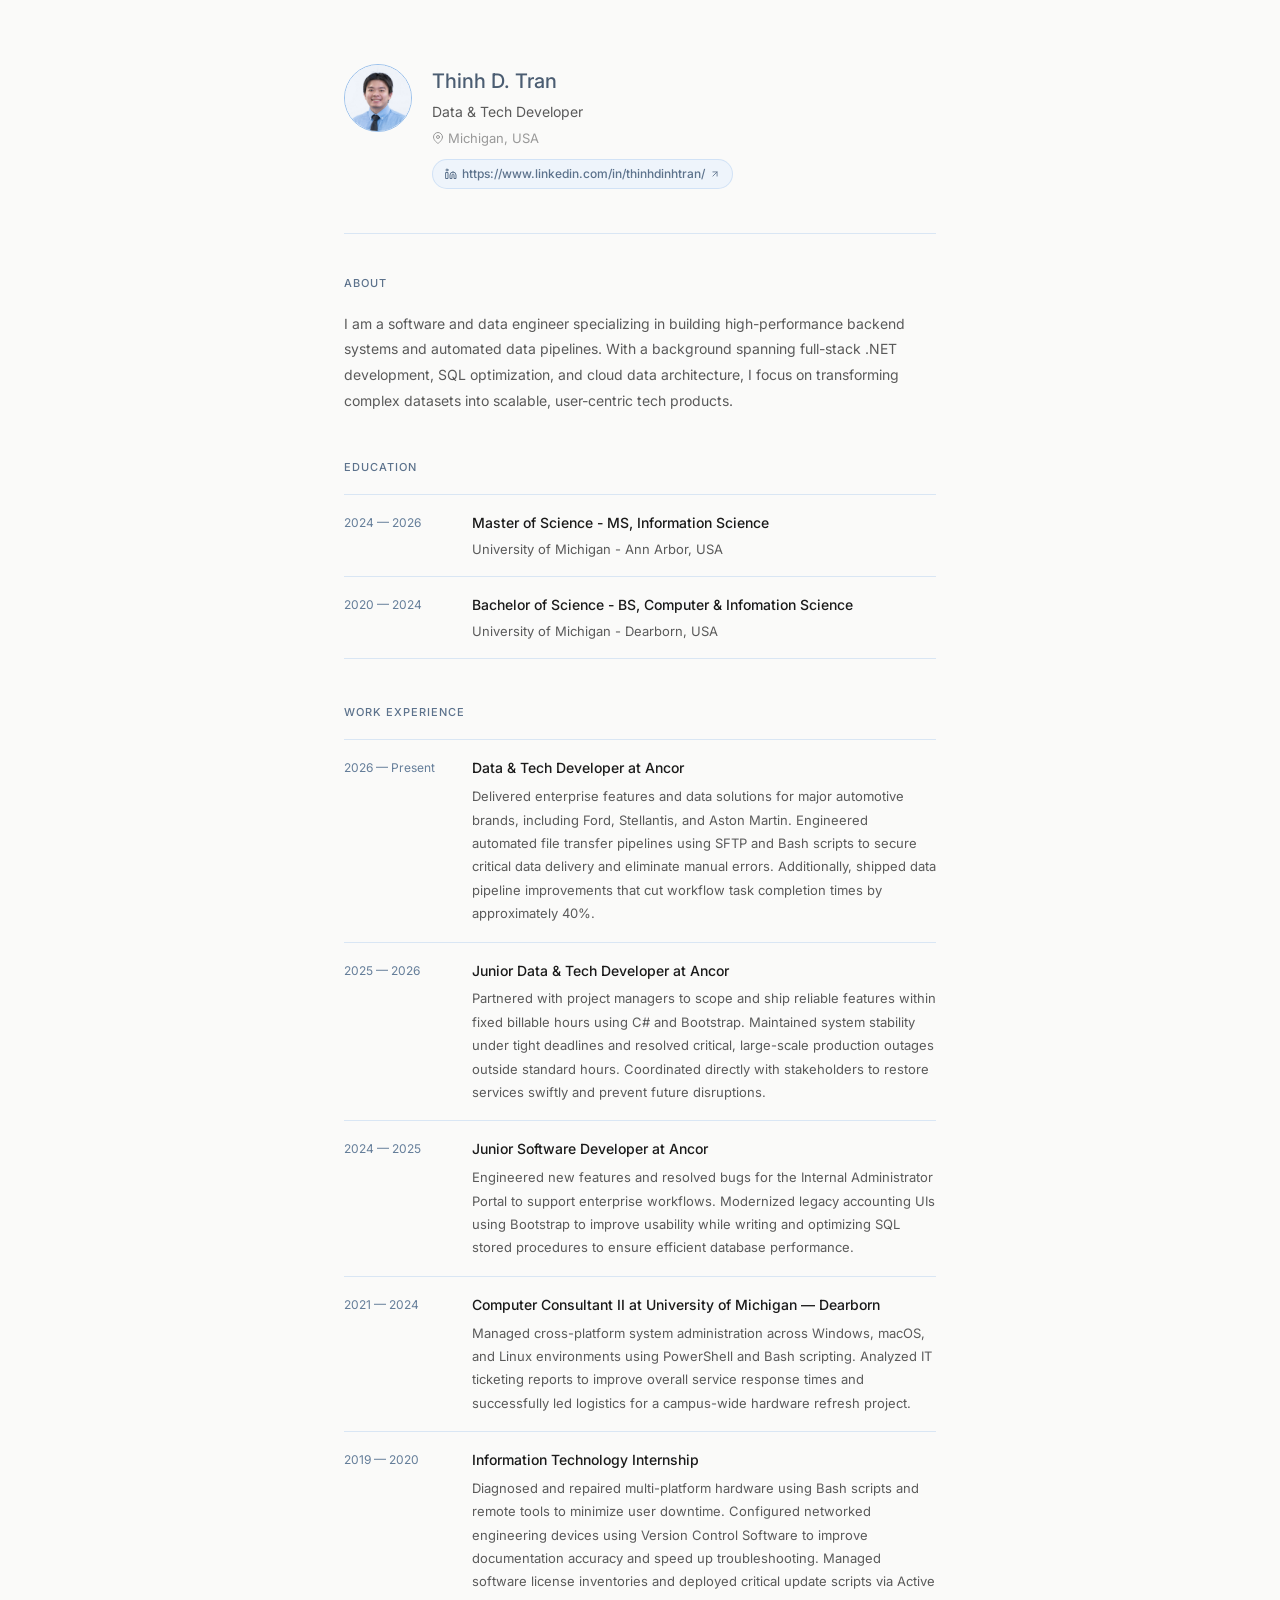
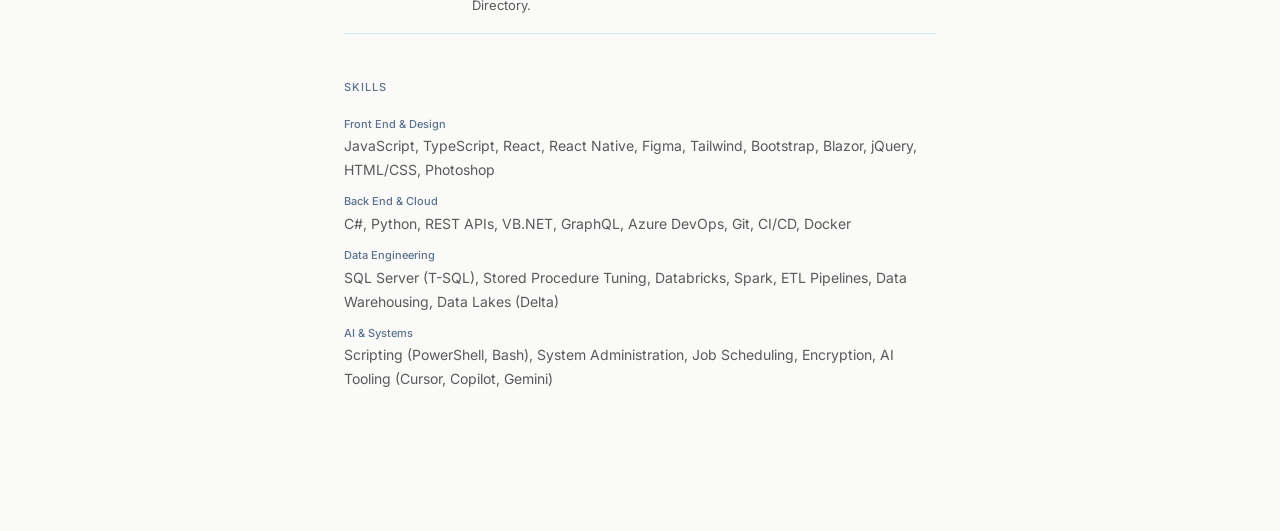
==== index.html @ a2f4b343 "Rename Personal_Website.html to index.html" ====
<!DOCTYPE html>
<html lang="en">
    <head>
        <meta charset="UTF-8"/>
        <meta name="viewport" content="width=device-width, initial-scale=1.0"/>
        <title>Thinh D. Tran</title>
        <link rel="icon" href="images/favicon.png" type="image/png"/>
        <link rel="apple-touch-icon" href="images/favicon.png"/>
        <link rel="preconnect" href="https://fonts.googleapis.com"/>
        <link rel="preconnect" href="https://fonts.gstatic.com" crossorigin/>
        <link href="https://fonts.googleapis.com/css2?family=Inter:wght@300;400;500&display=swap" rel="stylesheet"/>
        <style>
            *,
            *::before,
            *::after {
                box-sizing: border-box;
                margin: 0;
                padding: 0;
            }

            :root {
                --bg: #fafaf9;
                --surface: #f2f1ef;
                --surface-blue: #eef4fb; /* #9BC1EC at ~8% opacity on white — decorative only */
                --accent: #9BC1EC; /* decorative / large non-text elements only */
                --accent-text-strong: #4B5D72; /* 6.47:1 on --bg — passes WCAG AA small text */
                --accent-text-mid: #5C728C; /* 4.74:1 on --bg — passes WCAG AA small text */
                --accent-text-soft: #647D99; /* 4.07:1 on --bg — passes WCAG AA large text */
                --border: rgba(0, 0, 0, 0.08);
                --border-accent: rgba(155, 193, 236, 0.35);
                --border-hover: rgba(0, 0, 0, 0.18);
                --text-primary: #1a1a1a;
                --text-secondary: #5a5a5a;
                --text-tertiary: #999;
                --radius-card: 12px;
                --radius-pill: 99px;
            }

            body {
                font-family: 'Inter', system-ui, -apple-system, sans-serif;
                background: var(--bg);
                color: var(--text-primary);
                line-height: 1.7;
                -webkit-font-smoothing: antialiased;
            }

            .portfolio {
                max-width: 640px;
                margin: 0 auto;
                padding: 4rem 1.5rem 6rem;
            }

            /* ── Header ── */
            .header {
                display: flex;
                align-items: flex-start;
                gap: 1.25rem;
                margin-bottom: 2.75rem;
            }

            .avatar {
                width: 68px;
                height: 68px;
                border-radius: 50%;
                background: var(--surface-blue);
                border: 1.5px solid var(--accent); /* accent color on decorative border — no contrast req */
                flex-shrink: 0;
                display: flex;
                align-items: center;
                justify-content: center;
                overflow: hidden;
            }

            .avatar img {
                width: 100%;
                height: 100%;
                object-fit: cover;
                object-position: center;
                display: block;
            }

            .avatar svg {
                opacity: 0.45;
            }

            .header-text {
                display: flex;
                flex-direction: column;
                justify-content: center;
            }

            /* Header name: large text — using accent-text-strong #4B5D72 (6.47:1) */
            .header-name {
                font-size: 20px;
                font-weight: 500;
                color: var(--accent-text-strong);
            }

            .header-title {
                font-size: 14px;
                color: var(--text-secondary);
                margin-top: 2px;
            }

            .header-location {
                font-size: 13px;
                color: var(--text-tertiary);
                margin-top: 3px;
                display: flex;
                align-items: center;
                gap: 4px;
            }

            /* Link badge: uses accent-text-soft — treated as large text (badge context, short label) */
            .link-badge {
                display: inline-flex;
                align-items: center;
                gap: 5px;
                margin-top: 10px;
                font-size: 12px;
                font-weight: 500;
                color: var(--accent-text-mid);
                background: var(--surface-blue);
                border: 1px solid var(--border-accent);
                border-radius: var(--radius-pill);
                padding: 4px 12px;
                text-decoration: none;
                transition: border-color 0.15s ease, color 0.15s ease, background 0.15s ease;
            }
            .link-badge:hover {
                border-color: var(--accent);
                color: var(--accent-text-strong);
                background: #e4eef8;
            }
            .link-badge:focus-visible {
                outline: 2px solid var(--accent-text-strong);
                outline-offset: 2px;
            }
            .link-badge svg {
                flex-shrink: 0;
            }

            /* ── Divider — accent tinted ── */
            .divider {
                border: none;
                border-top: 1px solid var(--border-accent);
                margin: 2.5rem 0;
            }

            /* ── Section ── */
            .section {
                margin-bottom: 2.75rem;
            }

            /* Section headings: accent-text-mid #5C728C (4.74:1) */
            .section-heading {
                font-size: 11px;
                font-weight: 500;
                letter-spacing: 0.09em;
                text-transform: uppercase;
                color: var(--accent-text-mid);
                margin-bottom: 1.1rem;
            }

            /* ── About ── */
            .about-text {
                font-size: 14px;
                color: var(--text-secondary);
                line-height: 1.85;
            }

            /* ── Skills ── */
            .skills-group {
                margin-bottom: 0.65rem;
            }
            .skills-group:last-child {
                margin-bottom: 0;
            }

            /* Skills labels: accent-text-mid (4.74:1) */
            .skills-label {
                font-size: 11px;
                font-weight: 500;
                color: var(--accent-text-mid);
                margin-bottom: 1px;
            }
            .skills-list {
                font-size: 14px;
                color: var(--text-secondary);
            }

            /* ── Timeline ── */
            .timeline-entry {
                display: grid;
                grid-template-columns: 108px 1fr;
                gap: 1.25rem;
                padding: 1rem 0;
                border-top: 0.5px solid var(--border-accent);
            }
            .timeline-entry:last-child {
                border-bottom: 0.5px solid var(--border-accent);
            }

            /* Timeline years: accent-text-soft treated as non-text UI label */
            .timeline-year {
                font-size: 12px;
                color: var(--accent-text-soft);
                padding-top: 2px;
                line-height: 1.6;
            }

            .timeline-role {
                font-size: 14px;
                font-weight: 500;
                color: var(--text-primary);
            }

            .timeline-detail {
                font-size: 13px;
                color: var(--text-secondary);
                margin-top: 5px;
                line-height: 1.8;
            }

            .edu-degree {
                font-size: 14px;
                font-weight: 500;
                color: var(--text-primary);
            }
            .edu-sub {
                font-size: 13px;
                color: var(--text-secondary);
                margin-top: 3px;
            }

            /* ── Projects ── */
            .projects-grid {
                display: grid;
                grid-template-columns: repeat(3, 1fr);
                gap: 0.875rem;
            }

            .project-card {
                background: #fff;
                border: 0.5px solid var(--border-accent);
                border-radius: var(--radius-card);
                overflow: hidden;
                cursor: pointer;
                transition: transform 0.2s ease, border-color 0.2s ease, box-shadow 0.2s ease;
                text-decoration: none;
                display: block;
            }
            .project-card:hover {
                transform: translateY(-4px);
                border-color: var(--accent);
                box-shadow: 0 8px 24px rgba(155, 193, 236, 0.18);
            }
            .project-card:focus-visible {
                outline: 2px solid var(--accent-text-strong);
                outline-offset: 2px;
            }

            /* Project image placeholder tinted with accent */
            .project-img {
                aspect-ratio: 4 / 3;
                background: var(--surface-blue);
                display: flex;
                align-items: center;
                justify-content: center;
            }
            .project-img svg {
                opacity: 0.35;
            }

            .project-body {
                padding: 11px 14px 14px;
            }
            .project-title {
                font-size: 13px;
                font-weight: 500;
                color: var(--text-primary);
            }
            .project-desc {
                font-size: 12px;
                color: var(--text-secondary);
                margin-top: 4px;
                line-height: 1.65;
            }

            /* ── Responsive ── */
            @media(max-width: 520px) {
                .portfolio {
                    padding: 2rem 1.25rem 4rem;
                }
                .projects-grid {
                    grid-template-columns: 1fr 1fr;
                }
                .timeline-entry {
                    grid-template-columns: 80px 1fr;
                    gap: 1rem;
                }
                .header {
                    gap: 1rem;
                }
                .avatar {
                    width: 58px;
                    height: 58px;
                }
            }
        </style>
    </head>
    <body>
        <main
            class="portfolio">

            <!-- Header -->
            <header class="header">
                <div class="avatar">
                    <img src="images/IMG_0884.PNG" alt="Profile photo of Thinh D. Tran"/>
                </div>
                <div class="header-text">
                    <div class="header-name">Thinh D. Tran</div>
                    <div class="header-title">Data & Tech Developer</div>
                    <div class="header-location" aria-label="Location">
                        <svg width="12" height="12" viewbox="0 0 24 24" fill="none" stroke="currentColor" stroke-width="2" stroke-linecap="round" stroke-linejoin="round" aria-hidden="true" focusable="false">
                            <path d="M21 10c0 7-9 13-9 13s-9-6-9-13a9 9 0 0 1 18 0z"/>
                            <circle cx="12" cy="10" r="3"/>
                        </svg>
                        Michigan, USA
                    </div>
                    <a class="link-badge" href="https://www.linkedin.com/in/thinhdinhtran/" target="_blank" rel="noopener noreferrer" aria-label="LinkedIn profile (opens in new tab)">
                        <svg width="12" height="12" viewbox="0 0 24 24" fill="none" stroke="currentColor" stroke-width="2" stroke-linecap="round" stroke-linejoin="round" aria-hidden="true" focusable="false">
                            <path d="M16 8a6 6 0 0 1 6 6v7h-4v-7a2 2 0 0 0-2-2 2 2 0 0 0-2 2v7h-4v-7a6 6 0 0 1 6-6z"/>
                            <rect x="2" y="9" width="4" height="12"/>
                            <circle cx="4" cy="4" r="2"/>
                        </svg>
                        https://www.linkedin.com/in/thinhdinhtran/
                        <svg width="10" height="10" viewbox="0 0 24 24" fill="none" stroke="currentColor" stroke-width="2" stroke-linecap="round" stroke-linejoin="round" aria-hidden="true" focusable="false">
                            <line x1="7" y1="17" x2="17" y2="7"/><polyline points="7 7 17 7 17 17"/>
                        </svg>
                    </a>
                </div>
            </header>

            <hr
            class="divider"/>

            <!-- About -->
            <section class="section" aria-labelledby="about-heading">
                <p class="section-heading" id="about-heading">About</p>
                <p class="about-text">I am a software and data engineer specializing in building high-performance backend systems and automated data pipelines. With a background spanning full-stack .NET development, SQL optimization, and cloud data architecture, I focus on transforming complex datasets into scalable, user-centric tech products.</p>
            </section>

            <!-- Education -->
            <section class="section" aria-labelledby="education-heading">
                <p class="section-heading" id="education-heading">Education</p>
                <div class="timeline-entry">
                    <div class="timeline-year">2024 — 2026</div>
                    <div>
                        <div class="edu-degree">Master of Science - MS, Information Science</div>
                        <div class="edu-sub">University of Michigan - Ann Arbor, USA</div>
                    </div>
                </div>
                <div class="timeline-entry">
                    <div class="timeline-year">2020 — 2024</div>
                    <div>
                        <div class="edu-degree">Bachelor of Science - BS, Computer & Infomation Science</div>
                        <div class="edu-sub">University of Michigan - Dearborn, USA</div>
                    </div>
                </div>
            </section>

            <!-- Work Experience -->
            <section class="section" aria-labelledby="experience-heading">
                <p class="section-heading" id="experience-heading">Work Experience</p>

                <div class="timeline-entry">
                    <div class="timeline-year" aria-label="2026 to present">2026 — Present</div>
                    <div>
                        <div class="timeline-role">Data & Tech Developer at Ancor</div>
                        <div class="timeline-detail">Delivered enterprise features and data solutions for major automotive brands, including Ford, Stellantis, and Aston Martin. Engineered automated file transfer pipelines using SFTP and Bash scripts to secure critical data delivery and eliminate manual errors. Additionally, shipped data pipeline improvements that cut workflow task completion times by approximately 40%.</div>
                    </div>
                </div>

                <div class="timeline-entry">
                    <div class="timeline-year" aria-label="2025 to 2026">2025 — 2026</div>
                    <div>
                        <div class="timeline-role">Junior Data & Tech Developer at Ancor</div>
                        <div class="timeline-detail">Partnered with project managers to scope and ship reliable features within fixed billable hours using C# and Bootstrap. Maintained system stability under tight deadlines and resolved critical, large-scale production outages outside standard hours. Coordinated directly with stakeholders to restore services swiftly and prevent future disruptions.</div>
                    </div>
                </div>

                <div class="timeline-entry">
                  <div class="timeline-year" aria-label="2024 to 2025">2024 — 2025</div>
                  <div>
                      <div class="timeline-role">Junior Software Developer at Ancor</div>
                      <div class="timeline-detail">Engineered new features and resolved bugs for the Internal Administrator Portal to support enterprise workflows. Modernized legacy accounting UIs using Bootstrap to improve usability while writing and optimizing SQL stored procedures to ensure efficient database performance.</div>
                  </div>
              </div>

              <div class="timeline-entry">
                <div class="timeline-year" aria-label="2021 to 2024">2021 — 2024</div>
                <div>
                    <div class="timeline-role">Computer Consultant II at University of Michigan — Dearborn</div>
                    <div class="timeline-detail">Managed cross-platform system administration across Windows, macOS, and Linux environments using PowerShell and Bash scripting. Analyzed IT ticketing reports to improve overall service response times and successfully led logistics for a campus-wide hardware refresh project.</div>
                </div>
            </div>

            <div class="timeline-entry">
              <div class="timeline-year" aria-label="2019 to 2020">2019 — 2020</div>
              <div>
                  <div class="timeline-role">Information Technology Internship</div>
                  <div class="timeline-detail">Diagnosed and repaired multi-platform hardware using Bash scripts and remote tools to minimize user downtime. Configured networked engineering devices using Version Control Software to improve documentation accuracy and speed up troubleshooting. Managed software license inventories and deployed critical update scripts via Active Directory.</div>
              </div>
          </div>
            </section>


            <!-- Skills -->
            <section class="section" aria-labelledby="skills-heading">
                <p class="section-heading" id="skills-heading">Skills</p>
                <div class="skills-group">
                    <div class="skills-label" id="skills-frontend">Front End & Design</div>
                    <div class="skills-list" aria-labelledby="skills-frontend">JavaScript, TypeScript, React, React Native, Figma, Tailwind, Bootstrap, Blazor, jQuery, HTML/CSS, Photoshop</div>
                </div>
                <div class="skills-group">
                    <div class="skills-label" id="skills-backend">Back End & Cloud</div>
                    <div class="skills-list" aria-labelledby="skills-backend">C#, Python, REST APIs, VB.NET, GraphQL, Azure DevOps, Git, CI/CD, Docker</div>
                </div>
                <div class="skills-group">
                    <div class="skills-label" id="skills-tools">Data Engineering</div>
                    <div class="skills-list" aria-labelledby="skills-tools">SQL Server (T-SQL), Stored Procedure Tuning, Databricks, Spark, ETL Pipelines, Data Warehousing, Data Lakes (Delta)</div>
                </div>
                <div class="skills-group">
                  <div class="skills-label" id="skills-tools">AI & Systems</div>
                  <div class="skills-list" aria-labelledby="skills-tools">Scripting (PowerShell, Bash), System Administration, Job Scheduling, Encryption, AI Tooling (Cursor, Copilot, Gemini)</div>
              </div>
            </section>

            <!-- Projects -->
             <!-- WIP -->
            <!-- <section class="section" aria-labelledby="projects-heading">
                <p class="section-heading" id="projects-heading">Projects</p>
                <div class="projects-grid" role="list">

                    <a class="project-card" href="#" role="listitem" aria-label="Project Title One — A web app for managing distributed team workflows">
                        <div class="project-img" aria-hidden="true">
                            <svg width="28" height="28" viewbox="0 0 24 24" fill="none" stroke="#4B5D72" stroke-width="1.5" stroke-linecap="round" stroke-linejoin="round" aria-hidden="true" focusable="false">
                                <rect x="3" y="3" width="7" height="7"/><rect x="14" y="3" width="7" height="7"/>
                                <rect x="3" y="14" width="7" height="7"/><rect x="14" y="14" width="7" height="7"/>
                            </svg>
                        </div>
                        <div class="project-body">
                            <div class="project-title">Project Title One</div>
                            <div class="project-desc">A web app for managing distributed team workflows with real-time collaboration.</div>
                        </div>
                    </a>

                    <a class="project-card" href="#" role="listitem" aria-label="Project Title Two — An analytics dashboard visualizing user behavior">
                        <div class="project-img" aria-hidden="true">
                            <svg width="28" height="28" viewbox="0 0 24 24" fill="none" stroke="#4B5D72" stroke-width="1.5" stroke-linecap="round" stroke-linejoin="round" aria-hidden="true" focusable="false">
                                <polyline points="22 12 18 12 15 21 9 3 6 12 2 12"/>
                            </svg>
                        </div>
                        <div class="project-body">
                            <div class="project-title">Project Title Two</div>
                            <div class="project-desc">An analytics dashboard visualizing user behavior across multi-channel funnels.</div>
                        </div>
                    </a>

                    <a class="project-card" href="#" role="listitem" aria-label="Project Title Three — A cross-platform mobile app for finance tracking">
                        <div class="project-img" aria-hidden="true">
                            <svg width="28" height="28" viewbox="0 0 24 24" fill="none" stroke="#4B5D72" stroke-width="1.5" stroke-linecap="round" stroke-linejoin="round" aria-hidden="true" focusable="false">
                                <rect x="5" y="2" width="14" height="20" rx="2" ry="2"/>
                                <line x1="12" y1="18" x2="12.01" y2="18"/>
                            </svg>
                        </div>
                        <div class="project-body">
                            <div class="project-title">Project Title Three</div>
                            <div class="project-desc">A cross-platform mobile app for tracking personal finance goals and savings milestones.</div>
                        </div>
                    </a>

                </div>
            </section> -->

        </main>
    </body>
</html>
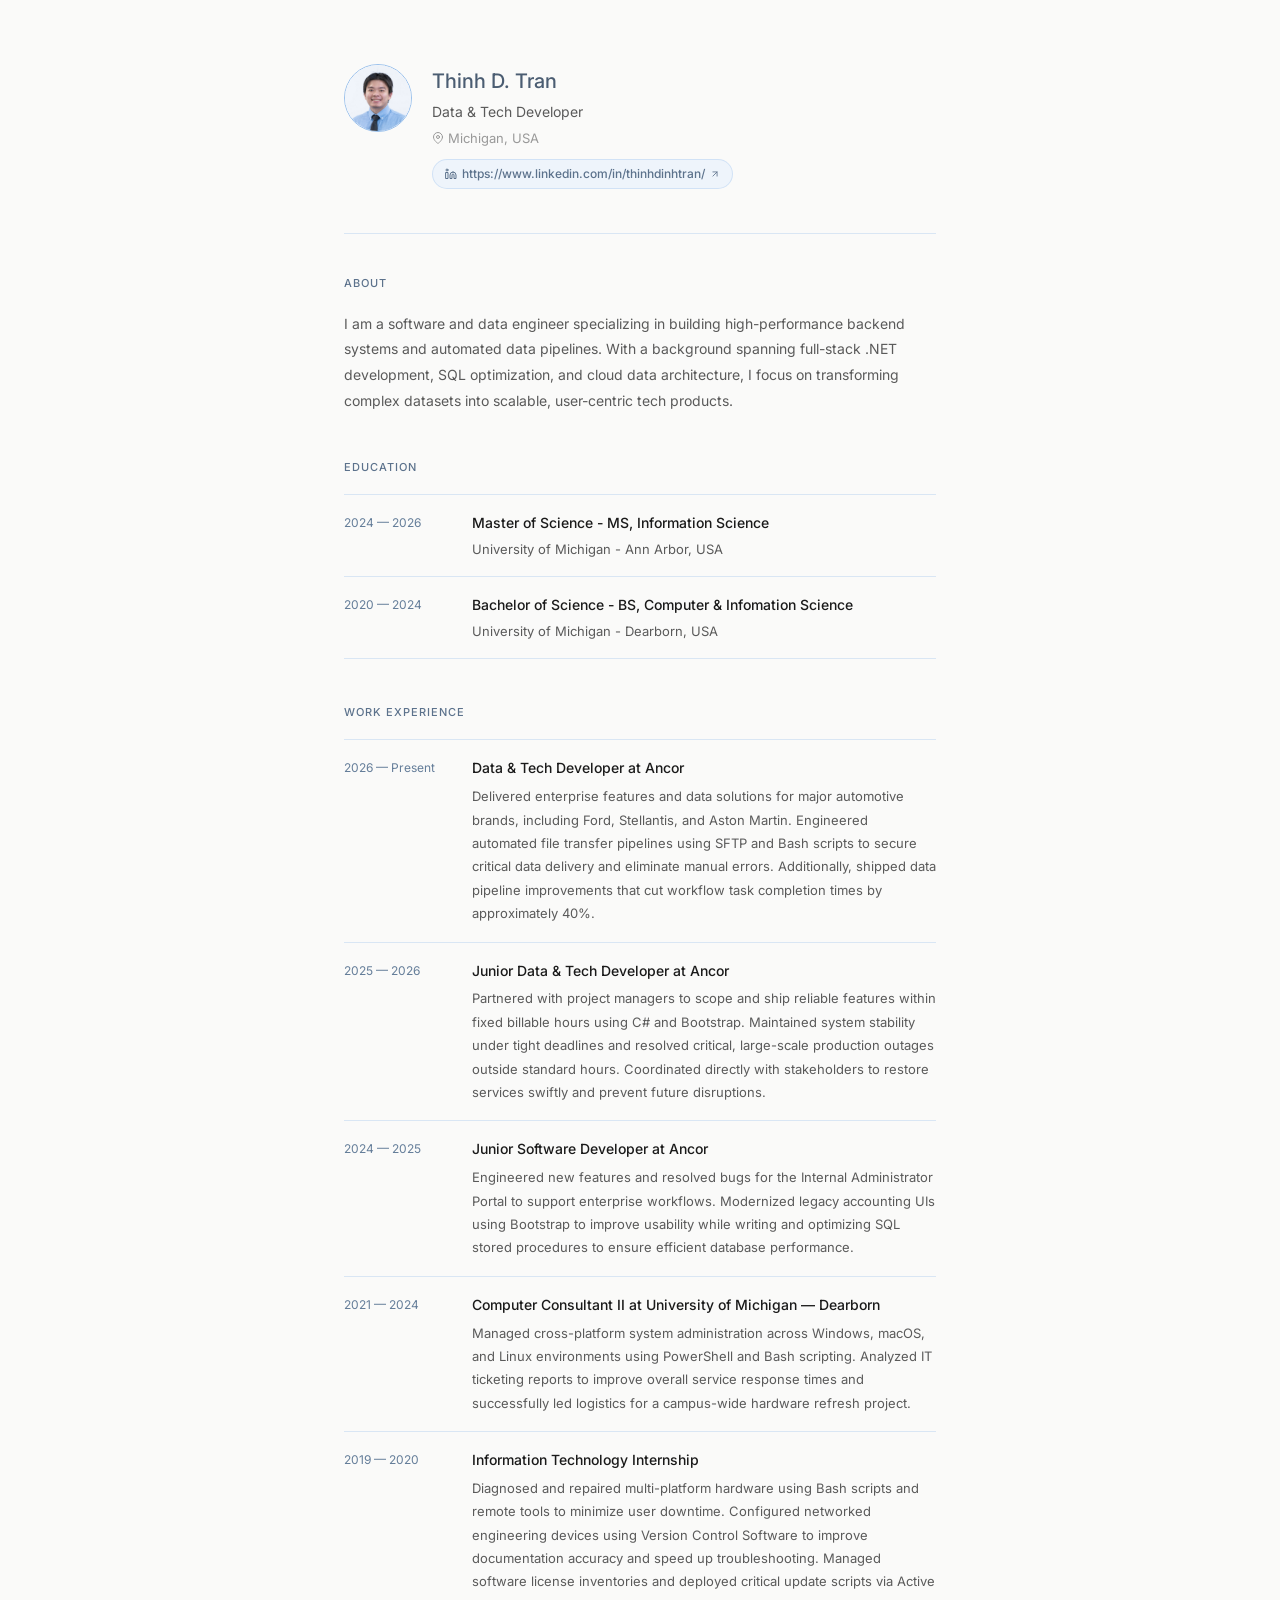
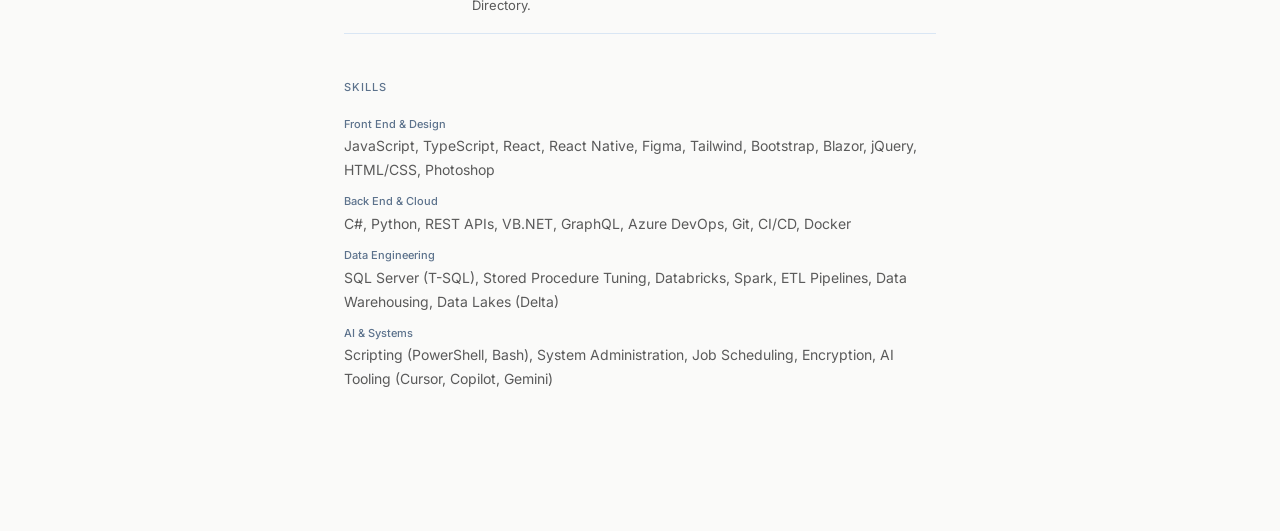
==== commit 0b37cdcc: "Add files via upload" ====
--- a/index.html
+++ b/index.html
@@ -42,9 +42,35 @@
                 color: var(--text-primary);
                 line-height: 1.7;
                 -webkit-font-smoothing: antialiased;
+                min-height: 100vh;
+            }
+
+            .bg-video {
+                position: fixed;
+                inset: 0;
+                z-index: -2;
+                overflow: hidden;
+                pointer-events: none;
+            }
+
+            .bg-video video {
+                width: 100%;
+                height: 100%;
+                object-fit: cover;
+            }
+
+            .bg-video-overlay {
+                position: fixed;
+                inset: 0;
+                z-index: -1;
+                background: var(--bg);
+                opacity: 0.88;
+                pointer-events: none;
             }
 
             .portfolio {
+                position: relative;
+                z-index: 1;
                 max-width: 640px;
                 margin: 0 auto;
                 padding: 4rem 1.5rem 6rem;
@@ -288,6 +314,12 @@
             }
 
             /* ── Responsive ── */
+            @media (prefers-reduced-motion: reduce) {
+                .bg-video {
+                    display: none;
+                }
+            }
+
             @media(max-width: 520px) {
                 .portfolio {
                     padding: 2rem 1.25rem 4rem;
@@ -310,13 +342,20 @@
         </style>
     </head>
     <body>
+        <div class="bg-video" aria-hidden="true">
+            <video id="bg-video" autoplay muted loop playsinline preload="auto">
+                <source src="videos/background.mp4" type="video/mp4"/>
+            </video>
+        </div>
+        <div class="bg-video-overlay" aria-hidden="true"></div>
+
         <main
             class="portfolio">
 
             <!-- Header -->
             <header class="header">
                 <div class="avatar">
-                    <img src="images/IMG_0884.PNG" alt="Profile photo of Thinh D. Tran"/>
+                    <img src="images/Profile.PNG" alt="Profile photo of Thinh D. Tran"/>
                 </div>
                 <div class="header-text">
                     <div class="header-name">Thinh D. Tran</div>
@@ -485,5 +524,18 @@
             </section> -->
 
         </main>
+        <script>
+            (function () {
+                var video = document.getElementById('bg-video');
+                if (!video) return;
+                var rate = 0.75;
+                function setRate() {
+                    video.playbackRate = rate;
+                }
+                setRate();
+                video.addEventListener('loadedmetadata', setRate);
+                video.addEventListener('play', setRate);
+            })();
+        </script>
     </body>
 </html>
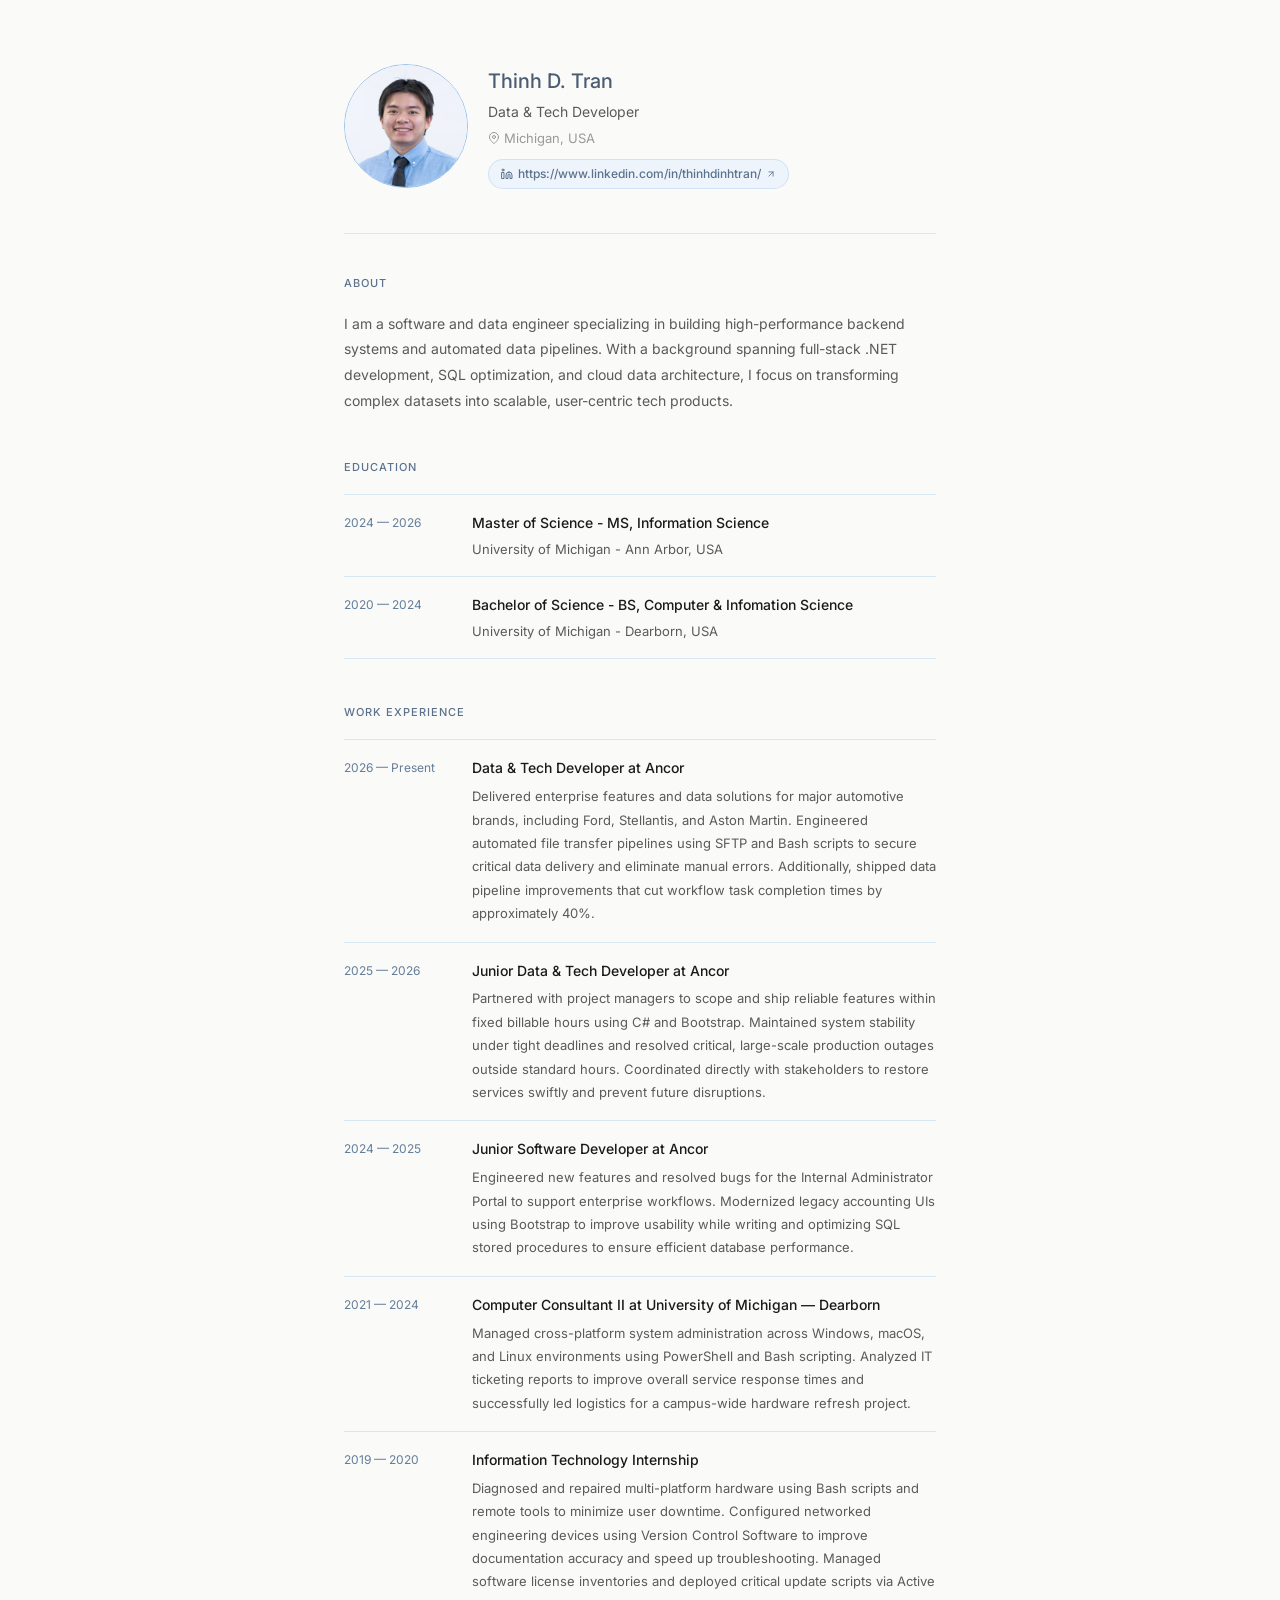
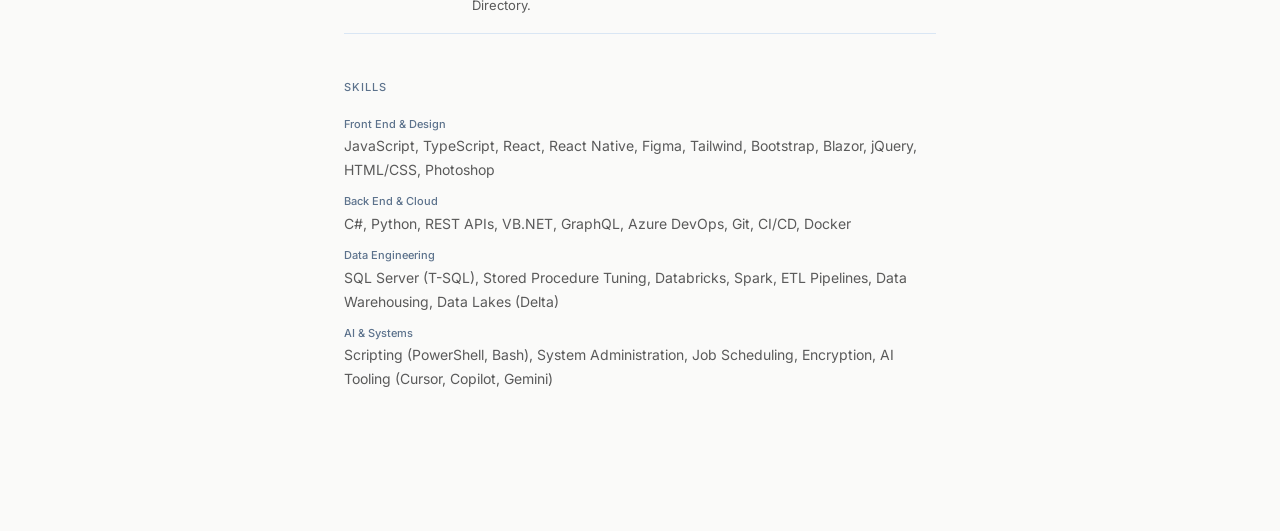
==== commit b823afb5: "Add files via upload" ====
--- a/index.html
+++ b/index.html
@@ -85,8 +85,8 @@
             }
 
             .avatar {
-                width: 68px;
-                height: 68px;
+                width: 124px;
+                height: 124px;
                 border-radius: 50%;
                 background: var(--surface-blue);
                 border: 1.5px solid var(--accent); /* accent color on decorative border — no contrast req */
@@ -335,8 +335,8 @@
                     gap: 1rem;
                 }
                 .avatar {
-                    width: 58px;
-                    height: 58px;
+                    width: 102px;
+                    height: 102px;
                 }
             }
         </style>
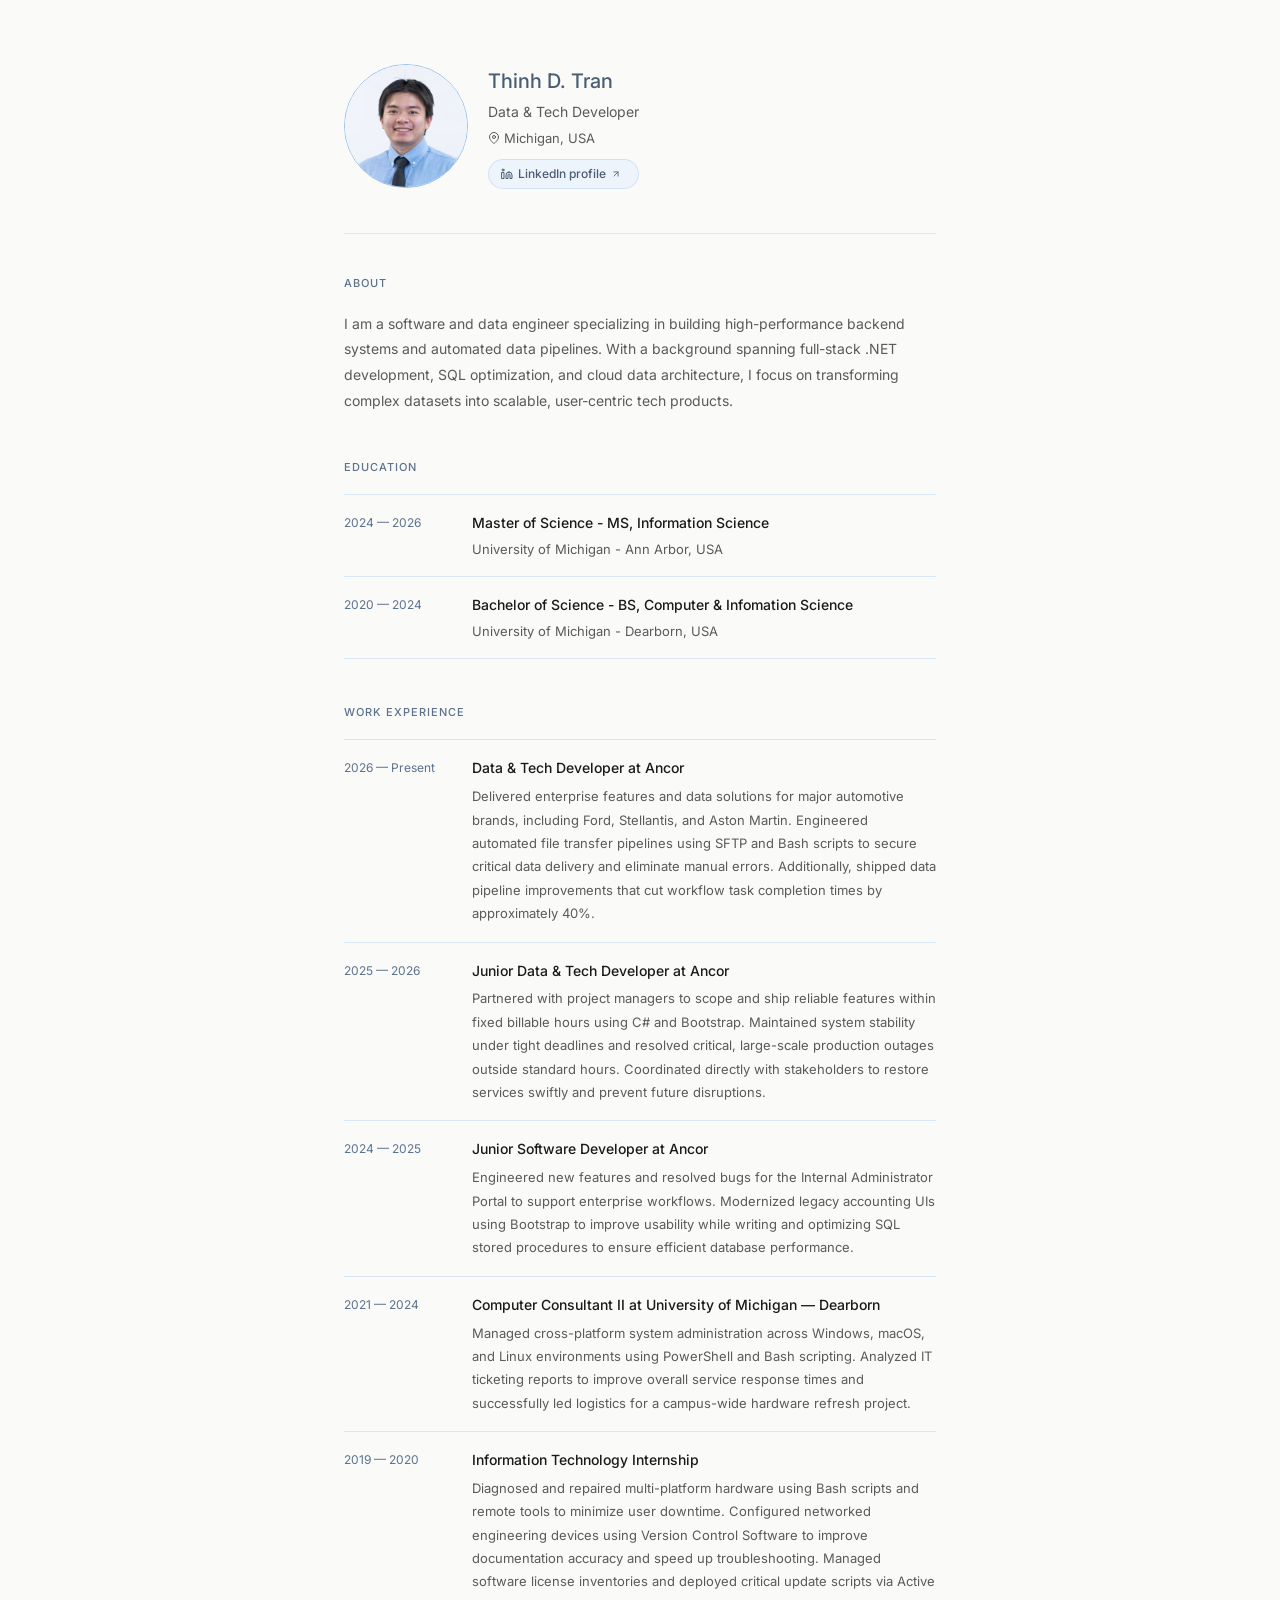
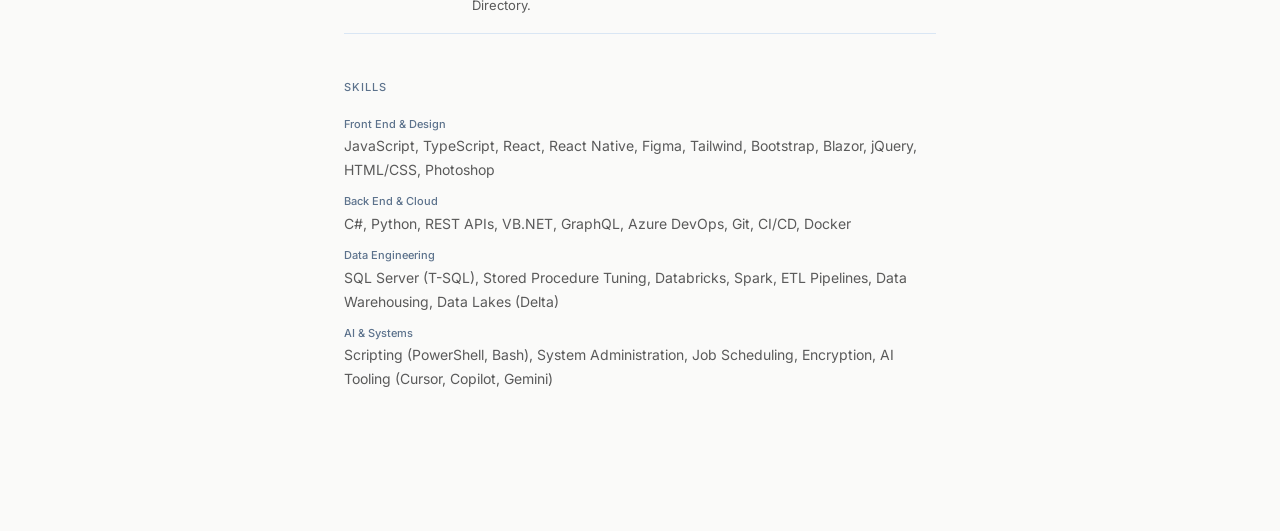
==== commit a0d09eed: "Add files via upload" ====
--- a/index.html
+++ b/index.html
@@ -31,7 +31,7 @@
                 --border-hover: rgba(0, 0, 0, 0.18);
                 --text-primary: #1a1a1a;
                 --text-secondary: #5a5a5a;
-                --text-tertiary: #999;
+                --text-tertiary: #767676;
                 --radius-card: 12px;
                 --radius-pill: 99px;
             }
@@ -66,6 +66,35 @@
                 background: var(--bg);
                 opacity: 0.88;
                 pointer-events: none;
+            }
+
+            .skip-link {
+                position: absolute;
+                top: -100%;
+                left: 1.5rem;
+                z-index: 100;
+                padding: 0.5rem 1rem;
+                background: var(--text-primary);
+                color: var(--bg);
+                font-size: 14px;
+                font-weight: 500;
+                text-decoration: none;
+                border-radius: 4px;
+            }
+            .skip-link:focus {
+                top: 1rem;
+            }
+
+            .visually-hidden {
+                position: absolute;
+                width: 1px;
+                height: 1px;
+                padding: 0;
+                margin: -1px;
+                overflow: hidden;
+                clip: rect(0, 0, 0, 0);
+                white-space: nowrap;
+                border: 0;
             }
 
             .portfolio {
@@ -130,7 +159,7 @@
 
             .header-location {
                 font-size: 13px;
-                color: var(--text-tertiary);
+                color: var(--text-secondary);
                 margin-top: 3px;
                 display: flex;
                 align-items: center;
@@ -145,7 +174,7 @@
                 margin-top: 10px;
                 font-size: 12px;
                 font-weight: 500;
-                color: var(--accent-text-mid);
+                color: var(--accent-text-strong);
                 background: var(--surface-blue);
                 border: 1px solid var(--border-accent);
                 border-radius: var(--radius-pill);
@@ -227,10 +256,9 @@
                 border-bottom: 0.5px solid var(--border-accent);
             }
 
-            /* Timeline years: accent-text-soft treated as non-text UI label */
             .timeline-year {
                 font-size: 12px;
-                color: var(--accent-text-soft);
+                color: var(--accent-text-mid);
                 padding-top: 2px;
                 line-height: 1.6;
             }
@@ -342,6 +370,8 @@
         </style>
     </head>
     <body>
+        <a class="skip-link" href="#main-content">Skip to main content</a>
+
         <div class="bg-video" aria-hidden="true">
             <video id="bg-video" autoplay muted loop playsinline preload="auto">
                 <source src="videos/background.mp4" type="video/mp4"/>
@@ -350,6 +380,7 @@
         <div class="bg-video-overlay" aria-hidden="true"></div>
 
         <main
+            id="main-content"
             class="portfolio">
 
             <!-- Header -->
@@ -358,23 +389,24 @@
                     <img src="images/Profile.PNG" alt="Profile photo of Thinh D. Tran"/>
                 </div>
                 <div class="header-text">
-                    <div class="header-name">Thinh D. Tran</div>
+                    <h1 class="header-name">Thinh D. Tran</h1>
                     <div class="header-title">Data & Tech Developer</div>
-                    <div class="header-location" aria-label="Location">
-                        <svg width="12" height="12" viewbox="0 0 24 24" fill="none" stroke="currentColor" stroke-width="2" stroke-linecap="round" stroke-linejoin="round" aria-hidden="true" focusable="false">
+                    <div class="header-location">
+                        <svg width="12" height="12" viewBox="0 0 24 24" fill="none" stroke="currentColor" stroke-width="2" stroke-linecap="round" stroke-linejoin="round" aria-hidden="true" focusable="false">
                             <path d="M21 10c0 7-9 13-9 13s-9-6-9-13a9 9 0 0 1 18 0z"/>
                             <circle cx="12" cy="10" r="3"/>
                         </svg>
                         Michigan, USA
                     </div>
-                    <a class="link-badge" href="https://www.linkedin.com/in/thinhdinhtran/" target="_blank" rel="noopener noreferrer" aria-label="LinkedIn profile (opens in new tab)">
-                        <svg width="12" height="12" viewbox="0 0 24 24" fill="none" stroke="currentColor" stroke-width="2" stroke-linecap="round" stroke-linejoin="round" aria-hidden="true" focusable="false">
+                    <a class="link-badge" href="https://www.linkedin.com/in/thinhdinhtran/" target="_blank" rel="noopener noreferrer">
+                        <svg width="12" height="12" viewBox="0 0 24 24" fill="none" stroke="currentColor" stroke-width="2" stroke-linecap="round" stroke-linejoin="round" aria-hidden="true" focusable="false">
                             <path d="M16 8a6 6 0 0 1 6 6v7h-4v-7a2 2 0 0 0-2-2 2 2 0 0 0-2 2v7h-4v-7a6 6 0 0 1 6-6z"/>
                             <rect x="2" y="9" width="4" height="12"/>
                             <circle cx="4" cy="4" r="2"/>
                         </svg>
-                        https://www.linkedin.com/in/thinhdinhtran/
-                        <svg width="10" height="10" viewbox="0 0 24 24" fill="none" stroke="currentColor" stroke-width="2" stroke-linecap="round" stroke-linejoin="round" aria-hidden="true" focusable="false">
+                        LinkedIn profile
+                        <span class="visually-hidden"> (opens in new tab)</span>
+                        <svg width="10" height="10" viewBox="0 0 24 24" fill="none" stroke="currentColor" stroke-width="2" stroke-linecap="round" stroke-linejoin="round" aria-hidden="true" focusable="false">
                             <line x1="7" y1="17" x2="17" y2="7"/><polyline points="7 7 17 7 17 17"/>
                         </svg>
                     </a>
@@ -382,17 +414,17 @@
             </header>
 
             <hr
-            class="divider"/>
+            class="divider" role="presentation"/>
 
             <!-- About -->
             <section class="section" aria-labelledby="about-heading">
-                <p class="section-heading" id="about-heading">About</p>
+                <h2 class="section-heading" id="about-heading">About</h2>
                 <p class="about-text">I am a software and data engineer specializing in building high-performance backend systems and automated data pipelines. With a background spanning full-stack .NET development, SQL optimization, and cloud data architecture, I focus on transforming complex datasets into scalable, user-centric tech products.</p>
             </section>
 
             <!-- Education -->
             <section class="section" aria-labelledby="education-heading">
-                <p class="section-heading" id="education-heading">Education</p>
+                <h2 class="section-heading" id="education-heading">Education</h2>
                 <div class="timeline-entry">
                     <div class="timeline-year">2024 — 2026</div>
                     <div>
@@ -411,7 +443,7 @@
 
             <!-- Work Experience -->
             <section class="section" aria-labelledby="experience-heading">
-                <p class="section-heading" id="experience-heading">Work Experience</p>
+                <h2 class="section-heading" id="experience-heading">Work Experience</h2>
 
                 <div class="timeline-entry">
                     <div class="timeline-year" aria-label="2026 to present">2026 — Present</div>
@@ -457,7 +489,7 @@
 
             <!-- Skills -->
             <section class="section" aria-labelledby="skills-heading">
-                <p class="section-heading" id="skills-heading">Skills</p>
+                <h2 class="section-heading" id="skills-heading">Skills</h2>
                 <div class="skills-group">
                     <div class="skills-label" id="skills-frontend">Front End & Design</div>
                     <div class="skills-list" aria-labelledby="skills-frontend">JavaScript, TypeScript, React, React Native, Figma, Tailwind, Bootstrap, Blazor, jQuery, HTML/CSS, Photoshop</div>
@@ -467,12 +499,12 @@
                     <div class="skills-list" aria-labelledby="skills-backend">C#, Python, REST APIs, VB.NET, GraphQL, Azure DevOps, Git, CI/CD, Docker</div>
                 </div>
                 <div class="skills-group">
-                    <div class="skills-label" id="skills-tools">Data Engineering</div>
-                    <div class="skills-list" aria-labelledby="skills-tools">SQL Server (T-SQL), Stored Procedure Tuning, Databricks, Spark, ETL Pipelines, Data Warehousing, Data Lakes (Delta)</div>
+                    <div class="skills-label" id="skills-data">Data Engineering</div>
+                    <div class="skills-list" aria-labelledby="skills-data">SQL Server (T-SQL), Stored Procedure Tuning, Databricks, Spark, ETL Pipelines, Data Warehousing, Data Lakes (Delta)</div>
                 </div>
                 <div class="skills-group">
-                  <div class="skills-label" id="skills-tools">AI & Systems</div>
-                  <div class="skills-list" aria-labelledby="skills-tools">Scripting (PowerShell, Bash), System Administration, Job Scheduling, Encryption, AI Tooling (Cursor, Copilot, Gemini)</div>
+                  <div class="skills-label" id="skills-ai">AI & Systems</div>
+                  <div class="skills-list" aria-labelledby="skills-ai">Scripting (PowerShell, Bash), System Administration, Job Scheduling, Encryption, AI Tooling (Cursor, Copilot, Gemini)</div>
               </div>
             </section>
 
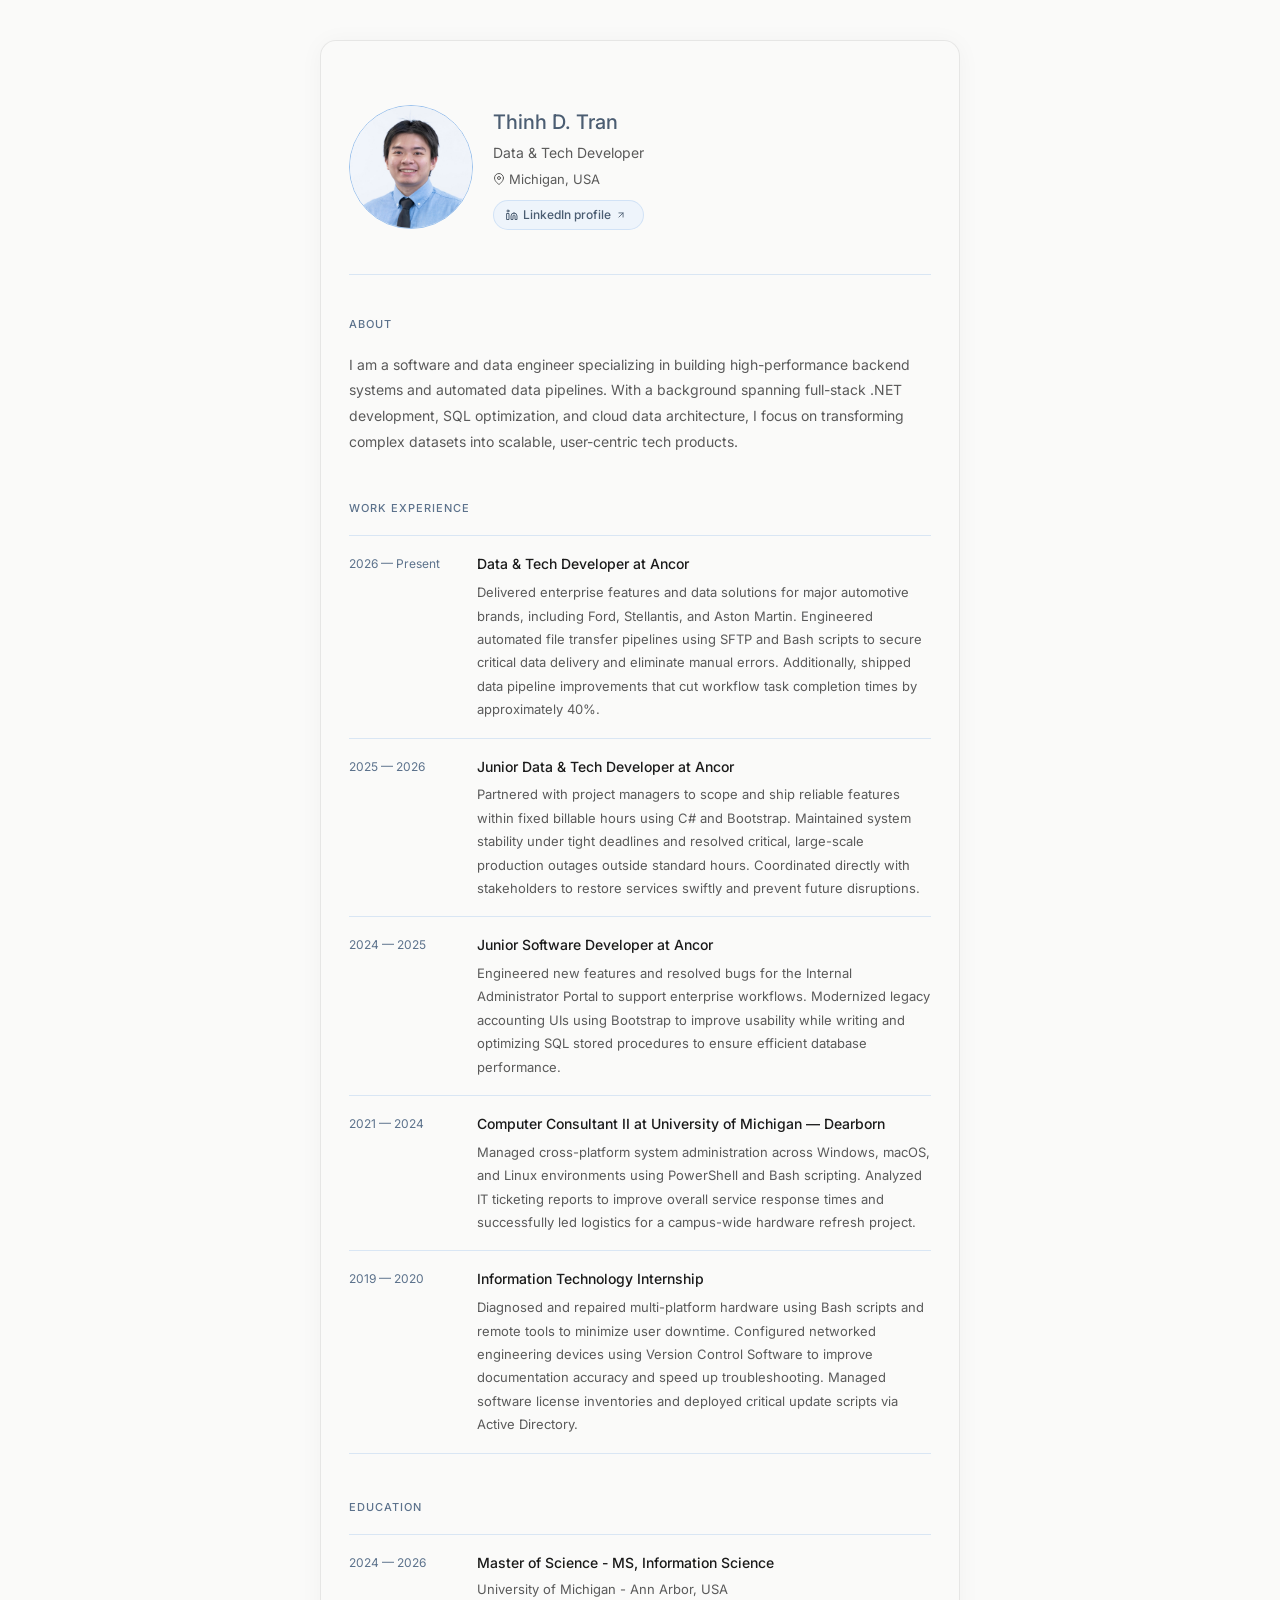
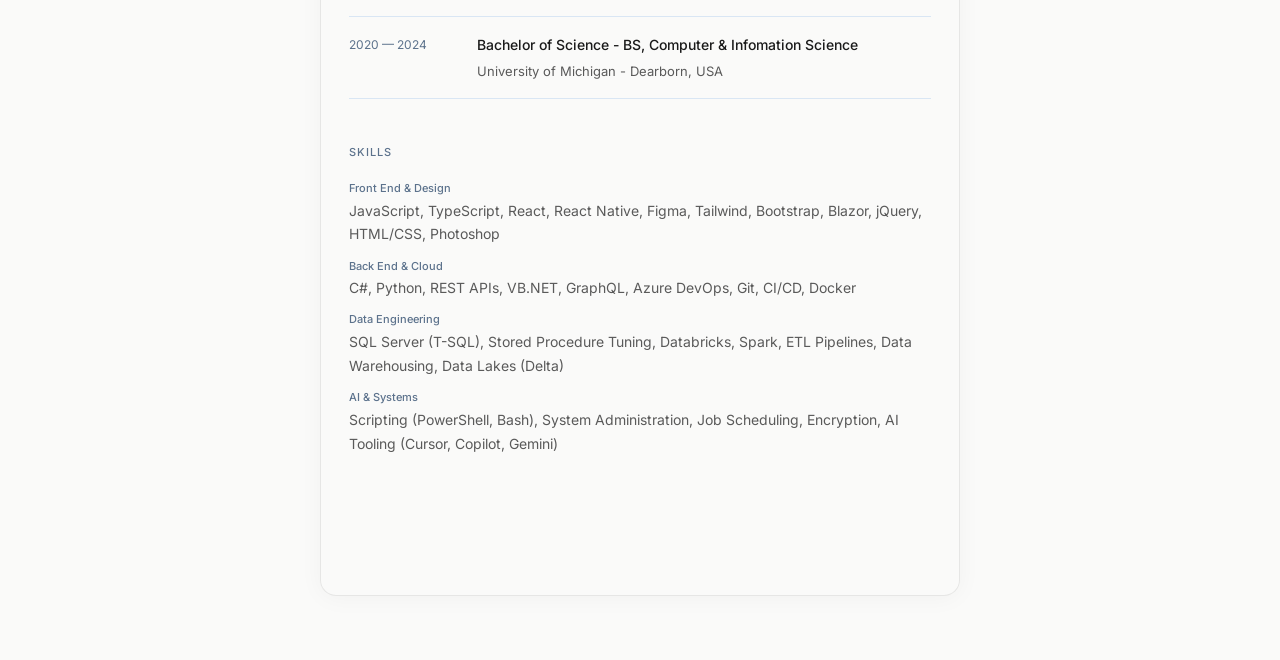
==== commit 3b564c09: "added backdrop" ====
--- a/index.html
+++ b/index.html
@@ -48,12 +48,14 @@
             .bg-video {
                 position: fixed;
                 inset: 0;
-                z-index: -2;
+                z-index: 0;
                 overflow: hidden;
                 pointer-events: none;
             }
 
             .bg-video video {
+                position: absolute;
+                inset: 0;
                 width: 100%;
                 height: 100%;
                 object-fit: cover;
@@ -62,10 +64,11 @@
             .bg-video-overlay {
                 position: fixed;
                 inset: 0;
-                z-index: -1;
+                z-index: 0;
                 background: var(--bg);
-                opacity: 0.88;
+                opacity: 0.92;
                 pointer-events: none;
+                transition: opacity 0.5s ease;
             }
 
             .skip-link {
@@ -101,8 +104,12 @@
                 position: relative;
                 z-index: 1;
                 max-width: 640px;
-                margin: 0 auto;
-                padding: 4rem 1.5rem 6rem;
+                margin: 2.5rem auto 4rem;
+                padding: 4rem 1.75rem 6rem;
+                background: rgba(250, 250, 249, 0.96);
+                border: 0.5px solid var(--border);
+                border-radius: 16px;
+                box-shadow: 0 2px 24px rgba(0, 0, 0, 0.04);
             }
 
             /* ── Header ── */
@@ -350,7 +357,12 @@
 
             @media(max-width: 520px) {
                 .portfolio {
+                    margin: 0;
                     padding: 2rem 1.25rem 4rem;
+                    border-radius: 0;
+                    border-left: none;
+                    border-right: none;
+                    box-shadow: none;
                 }
                 .projects-grid {
                     grid-template-columns: 1fr 1fr;
@@ -377,7 +389,7 @@
                 <source src="videos/background.mp4" type="video/mp4"/>
             </video>
         </div>
-        <div class="bg-video-overlay" aria-hidden="true"></div>
+        <div class="bg-video-overlay" id="bg-video-overlay" aria-hidden="true"></div>
 
         <main
             id="main-content"
@@ -422,6 +434,51 @@
                 <p class="about-text">I am a software and data engineer specializing in building high-performance backend systems and automated data pipelines. With a background spanning full-stack .NET development, SQL optimization, and cloud data architecture, I focus on transforming complex datasets into scalable, user-centric tech products.</p>
             </section>
 
+            <!-- Work Experience -->
+            <section class="section" aria-labelledby="experience-heading">
+                <h2 class="section-heading" id="experience-heading">Work Experience</h2>
+
+                <div class="timeline-entry">
+                    <div class="timeline-year" aria-label="2026 to present">2026 — Present</div>
+                    <div>
+                        <div class="timeline-role">Data & Tech Developer at Ancor</div>
+                        <div class="timeline-detail">Delivered enterprise features and data solutions for major automotive brands, including Ford, Stellantis, and Aston Martin. Engineered automated file transfer pipelines using SFTP and Bash scripts to secure critical data delivery and eliminate manual errors. Additionally, shipped data pipeline improvements that cut workflow task completion times by approximately 40%.</div>
+                    </div>
+                </div>
+
+                <div class="timeline-entry">
+                    <div class="timeline-year" aria-label="2025 to 2026">2025 — 2026</div>
+                    <div>
+                        <div class="timeline-role">Junior Data & Tech Developer at Ancor</div>
+                        <div class="timeline-detail">Partnered with project managers to scope and ship reliable features within fixed billable hours using C# and Bootstrap. Maintained system stability under tight deadlines and resolved critical, large-scale production outages outside standard hours. Coordinated directly with stakeholders to restore services swiftly and prevent future disruptions.</div>
+                    </div>
+                </div>
+
+                <div class="timeline-entry">
+                    <div class="timeline-year" aria-label="2024 to 2025">2024 — 2025</div>
+                    <div>
+                        <div class="timeline-role">Junior Software Developer at Ancor</div>
+                        <div class="timeline-detail">Engineered new features and resolved bugs for the Internal Administrator Portal to support enterprise workflows. Modernized legacy accounting UIs using Bootstrap to improve usability while writing and optimizing SQL stored procedures to ensure efficient database performance.</div>
+                    </div>
+                </div>
+
+                <div class="timeline-entry">
+                    <div class="timeline-year" aria-label="2021 to 2024">2021 — 2024</div>
+                    <div>
+                        <div class="timeline-role">Computer Consultant II at University of Michigan — Dearborn</div>
+                        <div class="timeline-detail">Managed cross-platform system administration across Windows, macOS, and Linux environments using PowerShell and Bash scripting. Analyzed IT ticketing reports to improve overall service response times and successfully led logistics for a campus-wide hardware refresh project.</div>
+                    </div>
+                </div>
+
+                <div class="timeline-entry">
+                    <div class="timeline-year" aria-label="2019 to 2020">2019 — 2020</div>
+                    <div>
+                        <div class="timeline-role">Information Technology Internship</div>
+                        <div class="timeline-detail">Diagnosed and repaired multi-platform hardware using Bash scripts and remote tools to minimize user downtime. Configured networked engineering devices using Version Control Software to improve documentation accuracy and speed up troubleshooting. Managed software license inventories and deployed critical update scripts via Active Directory.</div>
+                    </div>
+                </div>
+            </section>
+
             <!-- Education -->
             <section class="section" aria-labelledby="education-heading">
                 <h2 class="section-heading" id="education-heading">Education</h2>
@@ -439,51 +496,6 @@
                         <div class="edu-sub">University of Michigan - Dearborn, USA</div>
                     </div>
                 </div>
-            </section>
-
-            <!-- Work Experience -->
-            <section class="section" aria-labelledby="experience-heading">
-                <h2 class="section-heading" id="experience-heading">Work Experience</h2>
-
-                <div class="timeline-entry">
-                    <div class="timeline-year" aria-label="2026 to present">2026 — Present</div>
-                    <div>
-                        <div class="timeline-role">Data & Tech Developer at Ancor</div>
-                        <div class="timeline-detail">Delivered enterprise features and data solutions for major automotive brands, including Ford, Stellantis, and Aston Martin. Engineered automated file transfer pipelines using SFTP and Bash scripts to secure critical data delivery and eliminate manual errors. Additionally, shipped data pipeline improvements that cut workflow task completion times by approximately 40%.</div>
-                    </div>
-                </div>
-
-                <div class="timeline-entry">
-                    <div class="timeline-year" aria-label="2025 to 2026">2025 — 2026</div>
-                    <div>
-                        <div class="timeline-role">Junior Data & Tech Developer at Ancor</div>
-                        <div class="timeline-detail">Partnered with project managers to scope and ship reliable features within fixed billable hours using C# and Bootstrap. Maintained system stability under tight deadlines and resolved critical, large-scale production outages outside standard hours. Coordinated directly with stakeholders to restore services swiftly and prevent future disruptions.</div>
-                    </div>
-                </div>
-
-                <div class="timeline-entry">
-                  <div class="timeline-year" aria-label="2024 to 2025">2024 — 2025</div>
-                  <div>
-                      <div class="timeline-role">Junior Software Developer at Ancor</div>
-                      <div class="timeline-detail">Engineered new features and resolved bugs for the Internal Administrator Portal to support enterprise workflows. Modernized legacy accounting UIs using Bootstrap to improve usability while writing and optimizing SQL stored procedures to ensure efficient database performance.</div>
-                  </div>
-              </div>
-
-              <div class="timeline-entry">
-                <div class="timeline-year" aria-label="2021 to 2024">2021 — 2024</div>
-                <div>
-                    <div class="timeline-role">Computer Consultant II at University of Michigan — Dearborn</div>
-                    <div class="timeline-detail">Managed cross-platform system administration across Windows, macOS, and Linux environments using PowerShell and Bash scripting. Analyzed IT ticketing reports to improve overall service response times and successfully led logistics for a campus-wide hardware refresh project.</div>
-                </div>
-            </div>
-
-            <div class="timeline-entry">
-              <div class="timeline-year" aria-label="2019 to 2020">2019 — 2020</div>
-              <div>
-                  <div class="timeline-role">Information Technology Internship</div>
-                  <div class="timeline-detail">Diagnosed and repaired multi-platform hardware using Bash scripts and remote tools to minimize user downtime. Configured networked engineering devices using Version Control Software to improve documentation accuracy and speed up troubleshooting. Managed software license inventories and deployed critical update scripts via Active Directory.</div>
-              </div>
-          </div>
             </section>
 
 
@@ -558,15 +570,38 @@
         </main>
         <script>
             (function () {
+                if (window.matchMedia('(prefers-reduced-motion: reduce)').matches) return;
+
                 var video = document.getElementById('bg-video');
+                var overlay = document.getElementById('bg-video-overlay');
                 if (!video) return;
+
                 var rate = 0.75;
+                var seamWindow = 0.35;
+                var hidingSeam = false;
+
                 function setRate() {
                     video.playbackRate = rate;
                 }
+
                 setRate();
                 video.addEventListener('loadedmetadata', setRate);
                 video.addEventListener('play', setRate);
+                video.play().catch(function () {});
+
+                if (!overlay) return;
+
+                video.addEventListener('timeupdate', function () {
+                    if (!video.duration) return;
+                    var remaining = video.duration - video.currentTime;
+                    if (remaining <= seamWindow && !hidingSeam) {
+                        hidingSeam = true;
+                        overlay.style.opacity = '0.97';
+                    } else if (remaining > seamWindow + 0.15 && hidingSeam) {
+                        hidingSeam = false;
+                        overlay.style.opacity = '';
+                    }
+                });
             })();
         </script>
     </body>
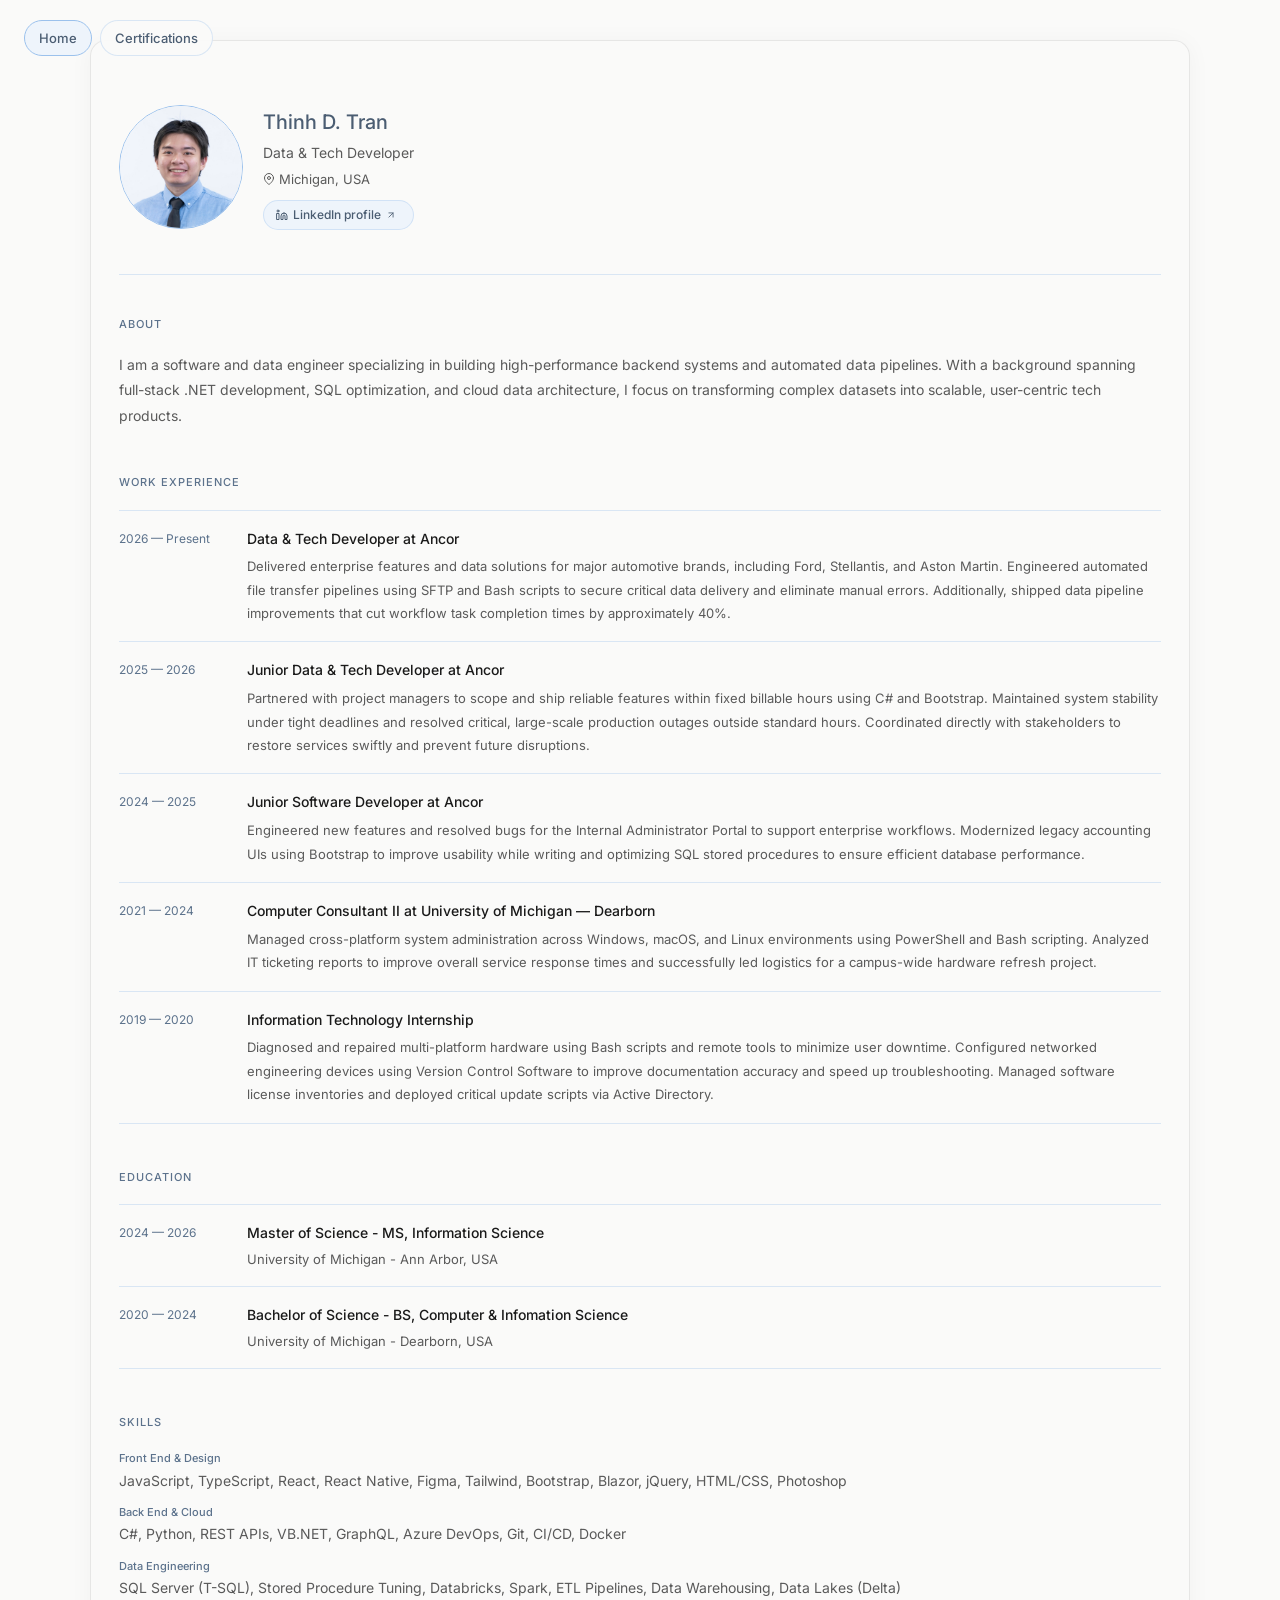
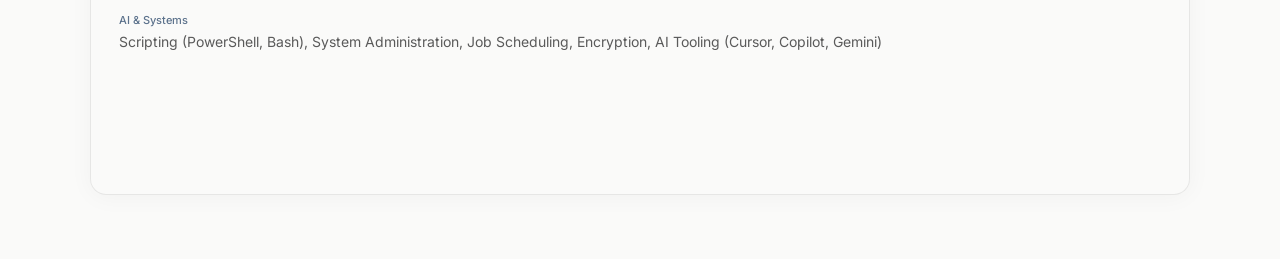
==== commit ef2d8594: "new cert page & main area resize" ====
--- a/index.html
+++ b/index.html
@@ -9,380 +9,15 @@
         <link rel="preconnect" href="https://fonts.googleapis.com"/>
         <link rel="preconnect" href="https://fonts.gstatic.com" crossorigin/>
         <link href="https://fonts.googleapis.com/css2?family=Inter:wght@300;400;500&display=swap" rel="stylesheet"/>
-        <style>
-            *,
-            *::before,
-            *::after {
-                box-sizing: border-box;
-                margin: 0;
-                padding: 0;
-            }
-
-            :root {
-                --bg: #fafaf9;
-                --surface: #f2f1ef;
-                --surface-blue: #eef4fb; /* #9BC1EC at ~8% opacity on white — decorative only */
-                --accent: #9BC1EC; /* decorative / large non-text elements only */
-                --accent-text-strong: #4B5D72; /* 6.47:1 on --bg — passes WCAG AA small text */
-                --accent-text-mid: #5C728C; /* 4.74:1 on --bg — passes WCAG AA small text */
-                --accent-text-soft: #647D99; /* 4.07:1 on --bg — passes WCAG AA large text */
-                --border: rgba(0, 0, 0, 0.08);
-                --border-accent: rgba(155, 193, 236, 0.35);
-                --border-hover: rgba(0, 0, 0, 0.18);
-                --text-primary: #1a1a1a;
-                --text-secondary: #5a5a5a;
-                --text-tertiary: #767676;
-                --radius-card: 12px;
-                --radius-pill: 99px;
-            }
-
-            body {
-                font-family: 'Inter', system-ui, -apple-system, sans-serif;
-                background: var(--bg);
-                color: var(--text-primary);
-                line-height: 1.7;
-                -webkit-font-smoothing: antialiased;
-                min-height: 100vh;
-            }
-
-            .bg-video {
-                position: fixed;
-                inset: 0;
-                z-index: 0;
-                overflow: hidden;
-                pointer-events: none;
-            }
-
-            .bg-video video {
-                position: absolute;
-                inset: 0;
-                width: 100%;
-                height: 100%;
-                object-fit: cover;
-            }
-
-            .bg-video-overlay {
-                position: fixed;
-                inset: 0;
-                z-index: 0;
-                background: var(--bg);
-                opacity: 0.92;
-                pointer-events: none;
-                transition: opacity 0.5s ease;
-            }
-
-            .skip-link {
-                position: absolute;
-                top: -100%;
-                left: 1.5rem;
-                z-index: 100;
-                padding: 0.5rem 1rem;
-                background: var(--text-primary);
-                color: var(--bg);
-                font-size: 14px;
-                font-weight: 500;
-                text-decoration: none;
-                border-radius: 4px;
-            }
-            .skip-link:focus {
-                top: 1rem;
-            }
-
-            .visually-hidden {
-                position: absolute;
-                width: 1px;
-                height: 1px;
-                padding: 0;
-                margin: -1px;
-                overflow: hidden;
-                clip: rect(0, 0, 0, 0);
-                white-space: nowrap;
-                border: 0;
-            }
-
-            .portfolio {
-                position: relative;
-                z-index: 1;
-                max-width: 640px;
-                margin: 2.5rem auto 4rem;
-                padding: 4rem 1.75rem 6rem;
-                background: rgba(250, 250, 249, 0.96);
-                border: 0.5px solid var(--border);
-                border-radius: 16px;
-                box-shadow: 0 2px 24px rgba(0, 0, 0, 0.04);
-            }
-
-            /* ── Header ── */
-            .header {
-                display: flex;
-                align-items: flex-start;
-                gap: 1.25rem;
-                margin-bottom: 2.75rem;
-            }
-
-            .avatar {
-                width: 124px;
-                height: 124px;
-                border-radius: 50%;
-                background: var(--surface-blue);
-                border: 1.5px solid var(--accent); /* accent color on decorative border — no contrast req */
-                flex-shrink: 0;
-                display: flex;
-                align-items: center;
-                justify-content: center;
-                overflow: hidden;
-            }
-
-            .avatar img {
-                width: 100%;
-                height: 100%;
-                object-fit: cover;
-                object-position: center;
-                display: block;
-            }
-
-            .avatar svg {
-                opacity: 0.45;
-            }
-
-            .header-text {
-                display: flex;
-                flex-direction: column;
-                justify-content: center;
-            }
-
-            /* Header name: large text — using accent-text-strong #4B5D72 (6.47:1) */
-            .header-name {
-                font-size: 20px;
-                font-weight: 500;
-                color: var(--accent-text-strong);
-            }
-
-            .header-title {
-                font-size: 14px;
-                color: var(--text-secondary);
-                margin-top: 2px;
-            }
-
-            .header-location {
-                font-size: 13px;
-                color: var(--text-secondary);
-                margin-top: 3px;
-                display: flex;
-                align-items: center;
-                gap: 4px;
-            }
-
-            /* Link badge: uses accent-text-soft — treated as large text (badge context, short label) */
-            .link-badge {
-                display: inline-flex;
-                align-items: center;
-                gap: 5px;
-                margin-top: 10px;
-                font-size: 12px;
-                font-weight: 500;
-                color: var(--accent-text-strong);
-                background: var(--surface-blue);
-                border: 1px solid var(--border-accent);
-                border-radius: var(--radius-pill);
-                padding: 4px 12px;
-                text-decoration: none;
-                transition: border-color 0.15s ease, color 0.15s ease, background 0.15s ease;
-            }
-            .link-badge:hover {
-                border-color: var(--accent);
-                color: var(--accent-text-strong);
-                background: #e4eef8;
-            }
-            .link-badge:focus-visible {
-                outline: 2px solid var(--accent-text-strong);
-                outline-offset: 2px;
-            }
-            .link-badge svg {
-                flex-shrink: 0;
-            }
-
-            /* ── Divider — accent tinted ── */
-            .divider {
-                border: none;
-                border-top: 1px solid var(--border-accent);
-                margin: 2.5rem 0;
-            }
-
-            /* ── Section ── */
-            .section {
-                margin-bottom: 2.75rem;
-            }
-
-            /* Section headings: accent-text-mid #5C728C (4.74:1) */
-            .section-heading {
-                font-size: 11px;
-                font-weight: 500;
-                letter-spacing: 0.09em;
-                text-transform: uppercase;
-                color: var(--accent-text-mid);
-                margin-bottom: 1.1rem;
-            }
-
-            /* ── About ── */
-            .about-text {
-                font-size: 14px;
-                color: var(--text-secondary);
-                line-height: 1.85;
-            }
-
-            /* ── Skills ── */
-            .skills-group {
-                margin-bottom: 0.65rem;
-            }
-            .skills-group:last-child {
-                margin-bottom: 0;
-            }
-
-            /* Skills labels: accent-text-mid (4.74:1) */
-            .skills-label {
-                font-size: 11px;
-                font-weight: 500;
-                color: var(--accent-text-mid);
-                margin-bottom: 1px;
-            }
-            .skills-list {
-                font-size: 14px;
-                color: var(--text-secondary);
-            }
-
-            /* ── Timeline ── */
-            .timeline-entry {
-                display: grid;
-                grid-template-columns: 108px 1fr;
-                gap: 1.25rem;
-                padding: 1rem 0;
-                border-top: 0.5px solid var(--border-accent);
-            }
-            .timeline-entry:last-child {
-                border-bottom: 0.5px solid var(--border-accent);
-            }
-
-            .timeline-year {
-                font-size: 12px;
-                color: var(--accent-text-mid);
-                padding-top: 2px;
-                line-height: 1.6;
-            }
-
-            .timeline-role {
-                font-size: 14px;
-                font-weight: 500;
-                color: var(--text-primary);
-            }
-
-            .timeline-detail {
-                font-size: 13px;
-                color: var(--text-secondary);
-                margin-top: 5px;
-                line-height: 1.8;
-            }
-
-            .edu-degree {
-                font-size: 14px;
-                font-weight: 500;
-                color: var(--text-primary);
-            }
-            .edu-sub {
-                font-size: 13px;
-                color: var(--text-secondary);
-                margin-top: 3px;
-            }
-
-            /* ── Projects ── */
-            .projects-grid {
-                display: grid;
-                grid-template-columns: repeat(3, 1fr);
-                gap: 0.875rem;
-            }
-
-            .project-card {
-                background: #fff;
-                border: 0.5px solid var(--border-accent);
-                border-radius: var(--radius-card);
-                overflow: hidden;
-                cursor: pointer;
-                transition: transform 0.2s ease, border-color 0.2s ease, box-shadow 0.2s ease;
-                text-decoration: none;
-                display: block;
-            }
-            .project-card:hover {
-                transform: translateY(-4px);
-                border-color: var(--accent);
-                box-shadow: 0 8px 24px rgba(155, 193, 236, 0.18);
-            }
-            .project-card:focus-visible {
-                outline: 2px solid var(--accent-text-strong);
-                outline-offset: 2px;
-            }
-
-            /* Project image placeholder tinted with accent */
-            .project-img {
-                aspect-ratio: 4 / 3;
-                background: var(--surface-blue);
-                display: flex;
-                align-items: center;
-                justify-content: center;
-            }
-            .project-img svg {
-                opacity: 0.35;
-            }
-
-            .project-body {
-                padding: 11px 14px 14px;
-            }
-            .project-title {
-                font-size: 13px;
-                font-weight: 500;
-                color: var(--text-primary);
-            }
-            .project-desc {
-                font-size: 12px;
-                color: var(--text-secondary);
-                margin-top: 4px;
-                line-height: 1.65;
-            }
-
-            /* ── Responsive ── */
-            @media (prefers-reduced-motion: reduce) {
-                .bg-video {
-                    display: none;
-                }
-            }
-
-            @media(max-width: 520px) {
-                .portfolio {
-                    margin: 0;
-                    padding: 2rem 1.25rem 4rem;
-                    border-radius: 0;
-                    border-left: none;
-                    border-right: none;
-                    box-shadow: none;
-                }
-                .projects-grid {
-                    grid-template-columns: 1fr 1fr;
-                }
-                .timeline-entry {
-                    grid-template-columns: 80px 1fr;
-                    gap: 1rem;
-                }
-                .header {
-                    gap: 1rem;
-                }
-                .avatar {
-                    width: 102px;
-                    height: 102px;
-                }
-            }
-        </style>
+        <link rel="stylesheet" href="css/styles.css"/>
     </head>
     <body>
         <a class="skip-link" href="#main-content">Skip to main content</a>
+
+        <nav class="site-nav" aria-label="Site">
+            <a class="nav-link" href="index.html" aria-current="page">Home</a>
+            <a class="nav-link" href="certifications.html">Certifications</a>
+        </nav>
 
         <div class="bg-video" aria-hidden="true">
             <video id="bg-video" autoplay muted loop playsinline preload="auto">
@@ -576,7 +211,7 @@
                 var overlay = document.getElementById('bg-video-overlay');
                 if (!video) return;
 
-                var rate = 0.75;
+                var rate = 0.55;
                 var seamWindow = 0.35;
                 var hidingSeam = false;
 
--- a/css/styles.css
+++ b/css/styles.css
@@ -0,0 +1,492 @@
+/* ── Reset ── */
+*,
+*::before,
+*::after {
+    box-sizing: border-box;
+    margin: 0;
+    padding: 0;
+}
+
+/* ── Variables ── */
+:root {
+    --bg: #fafaf9;
+    --surface: #f2f1ef;
+    --surface-blue: #eef4fb; /* #9BC1EC at ~8% opacity on white — decorative only */
+    --accent: #9BC1EC; /* decorative / large non-text elements only */
+    --accent-text-strong: #4B5D72; /* 6.47:1 on --bg — passes WCAG AA small text */
+    --accent-text-mid: #5C728C; /* 4.74:1 on --bg — passes WCAG AA small text */
+    --accent-text-soft: #647D99; /* 4.07:1 on --bg — passes WCAG AA large text */
+    --border: rgba(0, 0, 0, 0.08);
+    --border-accent: rgba(155, 193, 236, 0.35);
+    --border-hover: rgba(0, 0, 0, 0.18);
+    --text-primary: #1a1a1a;
+    --text-secondary: #5a5a5a;
+    --text-tertiary: #767676;
+    --radius-card: 12px;
+    --radius-pill: 99px;
+}
+
+/* ── Base ── */
+body {
+    font-family: 'Inter', system-ui, -apple-system, sans-serif;
+    background: var(--bg);
+    color: var(--text-primary);
+    line-height: 1.7;
+    -webkit-font-smoothing: antialiased;
+    min-height: 100vh;
+}
+
+/* ── Background video ── */
+.bg-video {
+    position: fixed;
+    inset: 0;
+    z-index: 0;
+    overflow: hidden;
+    pointer-events: none;
+}
+
+.bg-video video {
+    position: absolute;
+    inset: 0;
+    width: 100%;
+    height: 100%;
+    object-fit: cover;
+}
+
+.bg-video-overlay {
+    position: fixed;
+    inset: 0;
+    z-index: 0;
+    background: var(--bg);
+    opacity: 0.92;
+    pointer-events: none;
+    transition: opacity 0.5s ease;
+}
+
+/* ── Accessibility ── */
+.skip-link {
+    position: absolute;
+    top: -100%;
+    left: 1.5rem;
+    z-index: 100;
+    padding: 0.5rem 1rem;
+    background: var(--text-primary);
+    color: var(--bg);
+    font-size: 14px;
+    font-weight: 500;
+    text-decoration: none;
+    border-radius: 4px;
+}
+
+.skip-link:focus {
+    top: 1rem;
+}
+
+.visually-hidden {
+    position: absolute;
+    width: 1px;
+    height: 1px;
+    padding: 0;
+    margin: -1px;
+    overflow: hidden;
+    clip: rect(0, 0, 0, 0);
+    white-space: nowrap;
+    border: 0;
+}
+
+/* ── Navigation ── */
+.site-nav {
+    position: fixed;
+    top: 1.25rem;
+    left: 1.5rem;
+    z-index: 10;
+    display: flex;
+    flex-wrap: wrap;
+    gap: 0.5rem;
+}
+
+.nav-link {
+    display: inline-flex;
+    align-items: center;
+    font-size: 13px;
+    font-weight: 500;
+    color: var(--accent-text-strong);
+    background: rgba(250, 250, 249, 0.96);
+    border: 0.5px solid var(--border-accent);
+    border-radius: var(--radius-pill);
+    padding: 6px 14px;
+    text-decoration: none;
+    transition: border-color 0.15s ease, background 0.15s ease;
+}
+
+.nav-link:hover {
+    border-color: var(--accent);
+    background: #fff;
+}
+
+.nav-link:focus-visible {
+    outline: 2px solid var(--accent-text-strong);
+    outline-offset: 2px;
+}
+
+.nav-link[aria-current="page"] {
+    background: var(--surface-blue);
+    border-color: var(--accent);
+}
+
+/* ── Home page ── */
+.portfolio {
+    position: relative;
+    z-index: 1;
+    max-width: 1100px;
+    margin: 2.5rem auto 4rem;
+    padding: 4rem 1.75rem 6rem;
+    background: rgba(250, 250, 249, 0.96);
+    border: 0.5px solid var(--border);
+    border-radius: 16px;
+    box-shadow: 0 2px 24px rgba(0, 0, 0, 0.04);
+}
+
+.header {
+    display: flex;
+    align-items: flex-start;
+    gap: 1.25rem;
+    margin-bottom: 2.75rem;
+}
+
+.avatar {
+    width: 124px;
+    height: 124px;
+    border-radius: 50%;
+    background: var(--surface-blue);
+    border: 1.5px solid var(--accent);
+    flex-shrink: 0;
+    display: flex;
+    align-items: center;
+    justify-content: center;
+    overflow: hidden;
+}
+
+.avatar img {
+    width: 100%;
+    height: 100%;
+    object-fit: cover;
+    object-position: center;
+    display: block;
+}
+
+.avatar svg {
+    opacity: 0.45;
+}
+
+.header-text {
+    display: flex;
+    flex-direction: column;
+    justify-content: center;
+}
+
+.header-name {
+    font-size: 20px;
+    font-weight: 500;
+    color: var(--accent-text-strong);
+}
+
+.header-title {
+    font-size: 14px;
+    color: var(--text-secondary);
+    margin-top: 2px;
+}
+
+.header-location {
+    font-size: 13px;
+    color: var(--text-secondary);
+    margin-top: 3px;
+    display: flex;
+    align-items: center;
+    gap: 4px;
+}
+
+.link-badge {
+    display: inline-flex;
+    align-items: center;
+    gap: 5px;
+    margin-top: 10px;
+    font-size: 12px;
+    font-weight: 500;
+    color: var(--accent-text-strong);
+    background: var(--surface-blue);
+    border: 1px solid var(--border-accent);
+    border-radius: var(--radius-pill);
+    padding: 4px 12px;
+    text-decoration: none;
+    transition: border-color 0.15s ease, color 0.15s ease, background 0.15s ease;
+}
+
+.link-badge:hover {
+    border-color: var(--accent);
+    color: var(--accent-text-strong);
+    background: #e4eef8;
+}
+
+.link-badge:focus-visible {
+    outline: 2px solid var(--accent-text-strong);
+    outline-offset: 2px;
+}
+
+.link-badge svg {
+    flex-shrink: 0;
+}
+
+.divider {
+    border: none;
+    border-top: 1px solid var(--border-accent);
+    margin: 2.5rem 0;
+}
+
+.section {
+    margin-bottom: 2.75rem;
+}
+
+.section-heading {
+    font-size: 11px;
+    font-weight: 500;
+    letter-spacing: 0.09em;
+    text-transform: uppercase;
+    color: var(--accent-text-mid);
+    margin-bottom: 1.1rem;
+}
+
+.about-text {
+    font-size: 14px;
+    color: var(--text-secondary);
+    line-height: 1.85;
+}
+
+.skills-group {
+    margin-bottom: 0.65rem;
+}
+
+.skills-group:last-child {
+    margin-bottom: 0;
+}
+
+.skills-label {
+    font-size: 11px;
+    font-weight: 500;
+    color: var(--accent-text-mid);
+    margin-bottom: 1px;
+}
+
+.skills-list {
+    font-size: 14px;
+    color: var(--text-secondary);
+}
+
+.timeline-entry {
+    display: grid;
+    grid-template-columns: 108px 1fr;
+    gap: 1.25rem;
+    padding: 1rem 0;
+    border-top: 0.5px solid var(--border-accent);
+}
+
+.timeline-entry:last-child {
+    border-bottom: 0.5px solid var(--border-accent);
+}
+
+.timeline-year {
+    font-size: 12px;
+    color: var(--accent-text-mid);
+    padding-top: 2px;
+    line-height: 1.6;
+}
+
+.timeline-role {
+    font-size: 14px;
+    font-weight: 500;
+    color: var(--text-primary);
+}
+
+.timeline-detail {
+    font-size: 13px;
+    color: var(--text-secondary);
+    margin-top: 5px;
+    line-height: 1.8;
+}
+
+.edu-degree {
+    font-size: 14px;
+    font-weight: 500;
+    color: var(--text-primary);
+}
+
+.edu-sub {
+    font-size: 13px;
+    color: var(--text-secondary);
+    margin-top: 3px;
+}
+
+.projects-grid {
+    display: grid;
+    grid-template-columns: repeat(3, 1fr);
+    gap: 0.875rem;
+}
+
+.project-card {
+    background: #fff;
+    border: 0.5px solid var(--border-accent);
+    border-radius: var(--radius-card);
+    overflow: hidden;
+    cursor: pointer;
+    transition: transform 0.2s ease, border-color 0.2s ease, box-shadow 0.2s ease;
+    text-decoration: none;
+    display: block;
+}
+
+.project-card:hover {
+    transform: translateY(-4px);
+    border-color: var(--accent);
+    box-shadow: 0 8px 24px rgba(155, 193, 236, 0.18);
+}
+
+.project-card:focus-visible {
+    outline: 2px solid var(--accent-text-strong);
+    outline-offset: 2px;
+}
+
+.project-img {
+    aspect-ratio: 4 / 3;
+    background: var(--surface-blue);
+    display: flex;
+    align-items: center;
+    justify-content: center;
+}
+
+.project-img svg {
+    opacity: 0.35;
+}
+
+.project-body {
+    padding: 11px 14px 14px;
+}
+
+.project-title {
+    font-size: 13px;
+    font-weight: 500;
+    color: var(--text-primary);
+}
+
+.project-desc {
+    font-size: 12px;
+    color: var(--text-secondary);
+    margin-top: 4px;
+    line-height: 1.65;
+}
+
+/* ── Certifications page ── */
+.page {
+    position: relative;
+    z-index: 1;
+    max-width: 1360px;
+    margin: 2.5rem auto 4rem;
+    padding: 4.5rem 1.75rem 6rem;
+    background: rgba(250, 250, 249, 0.96);
+    border: 0.5px solid var(--border);
+    border-radius: 16px;
+    box-shadow: 0 2px 24px rgba(0, 0, 0, 0.04);
+}
+
+.page-header {
+    margin-bottom: 2rem;
+}
+
+.page-title {
+    font-size: 20px;
+    font-weight: 500;
+    color: var(--accent-text-strong);
+}
+
+.cert-grid {
+    display: grid;
+    grid-template-columns: repeat(2, 1fr);
+    gap: 1.25rem;
+}
+
+.cert-card {
+    background: #fff;
+    border: 0.5px solid var(--border-accent);
+    border-radius: var(--radius-card);
+    padding: 1rem;
+    box-shadow: 0 2px 12px rgba(0, 0, 0, 0.04);
+    transition: border-color 0.2s ease;
+}
+
+.cert-card:hover {
+    border-color: var(--accent);
+}
+
+.cert-card img {
+    width: 100%;
+    height: auto;
+    display: block;
+    object-fit: contain;
+}
+
+/* ── Responsive ── */ */
+@media (prefers-reduced-motion: reduce) {
+    .bg-video {
+        display: none;
+    }
+
+    .cert-card {
+        transition: none;
+    }
+}
+
+@media (max-width: 520px) {
+    .site-nav {
+        top: 1rem;
+        left: 1rem;
+        right: 1rem;
+    }
+
+    .portfolio {
+        margin: 0;
+        padding: 2rem 1.25rem 4rem;
+        border-radius: 0;
+        border-left: none;
+        border-right: none;
+        box-shadow: none;
+    }
+
+    .page {
+        margin: 0;
+        padding: 3.5rem 1.25rem 4rem;
+        border-radius: 0;
+        border-left: none;
+        border-right: none;
+        box-shadow: none;
+    }
+
+    .projects-grid {
+        grid-template-columns: 1fr 1fr;
+    }
+
+    .timeline-entry {
+        grid-template-columns: 80px 1fr;
+        gap: 1rem;
+    }
+
+    .header {
+        gap: 1rem;
+    }
+
+    .avatar {
+        width: 102px;
+        height: 102px;
+    }
+
+    .cert-grid {
+        grid-template-columns: 1fr;
+    }
+}
